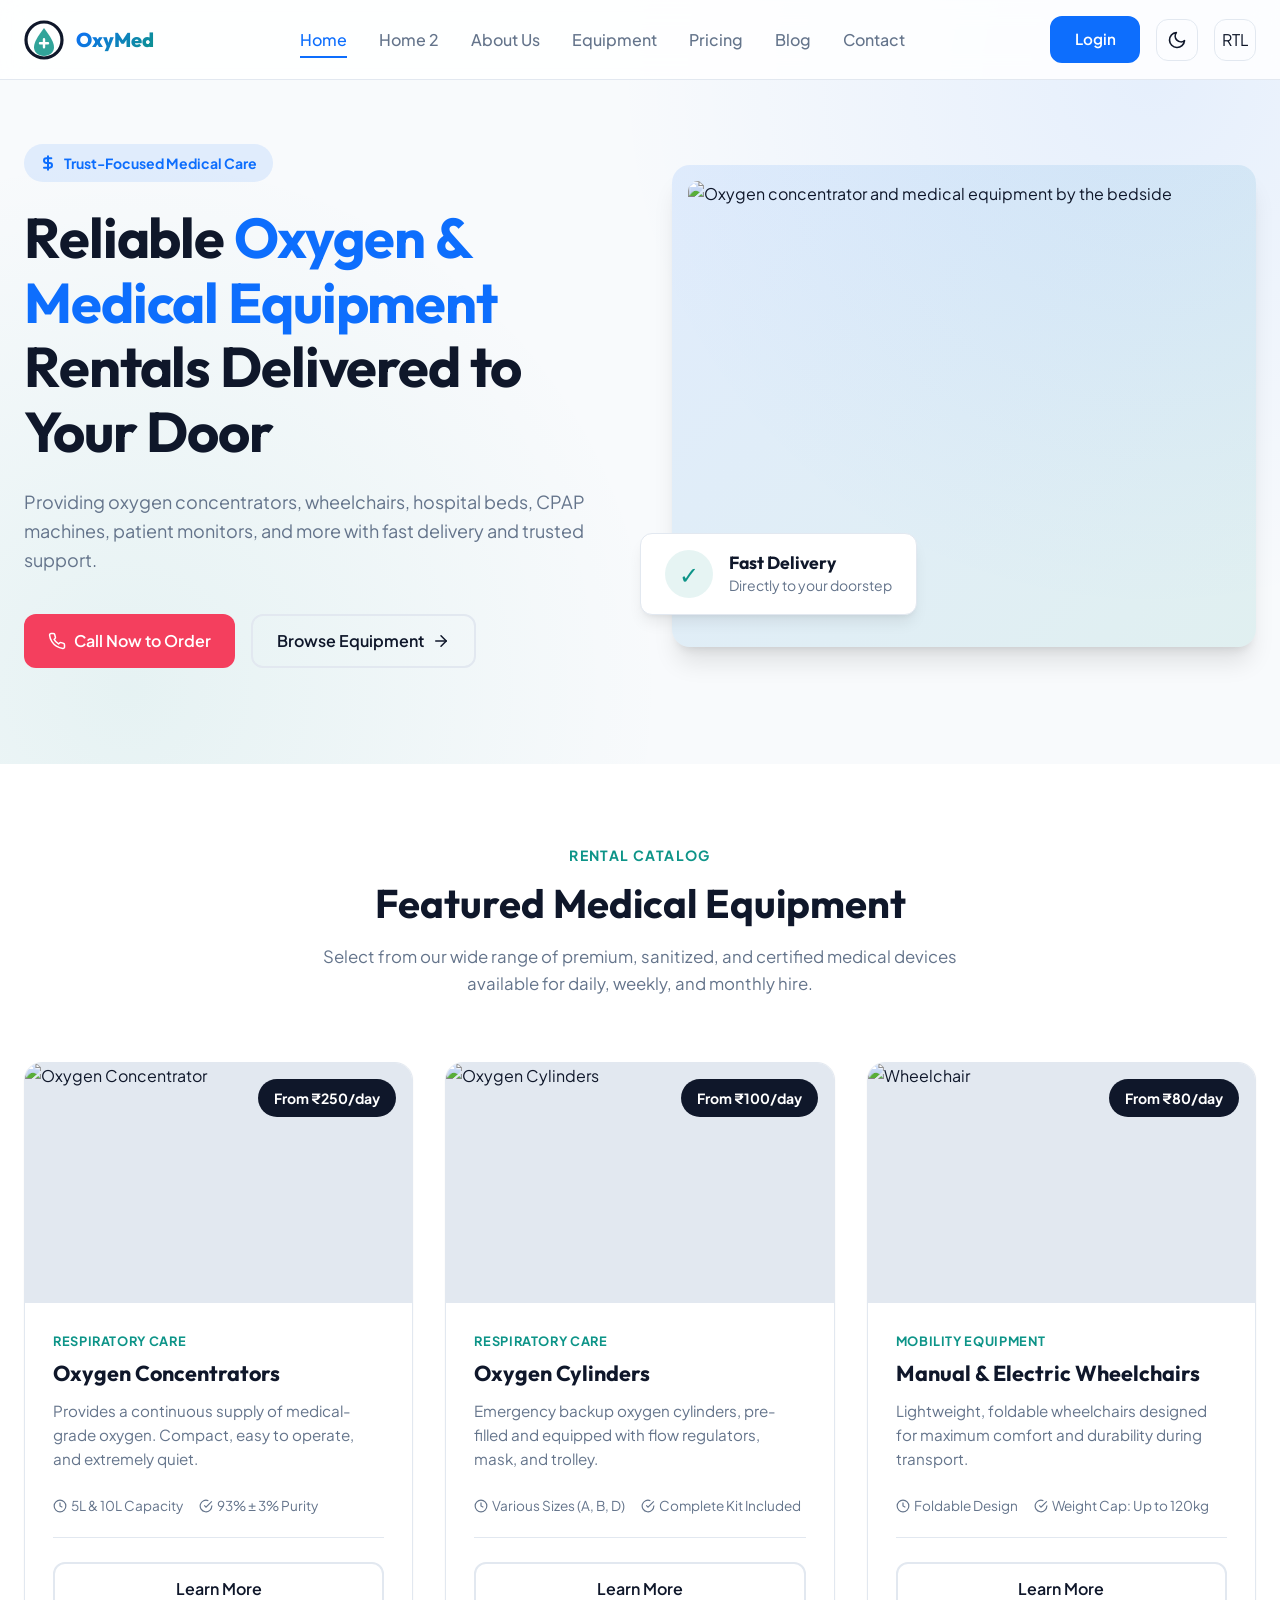
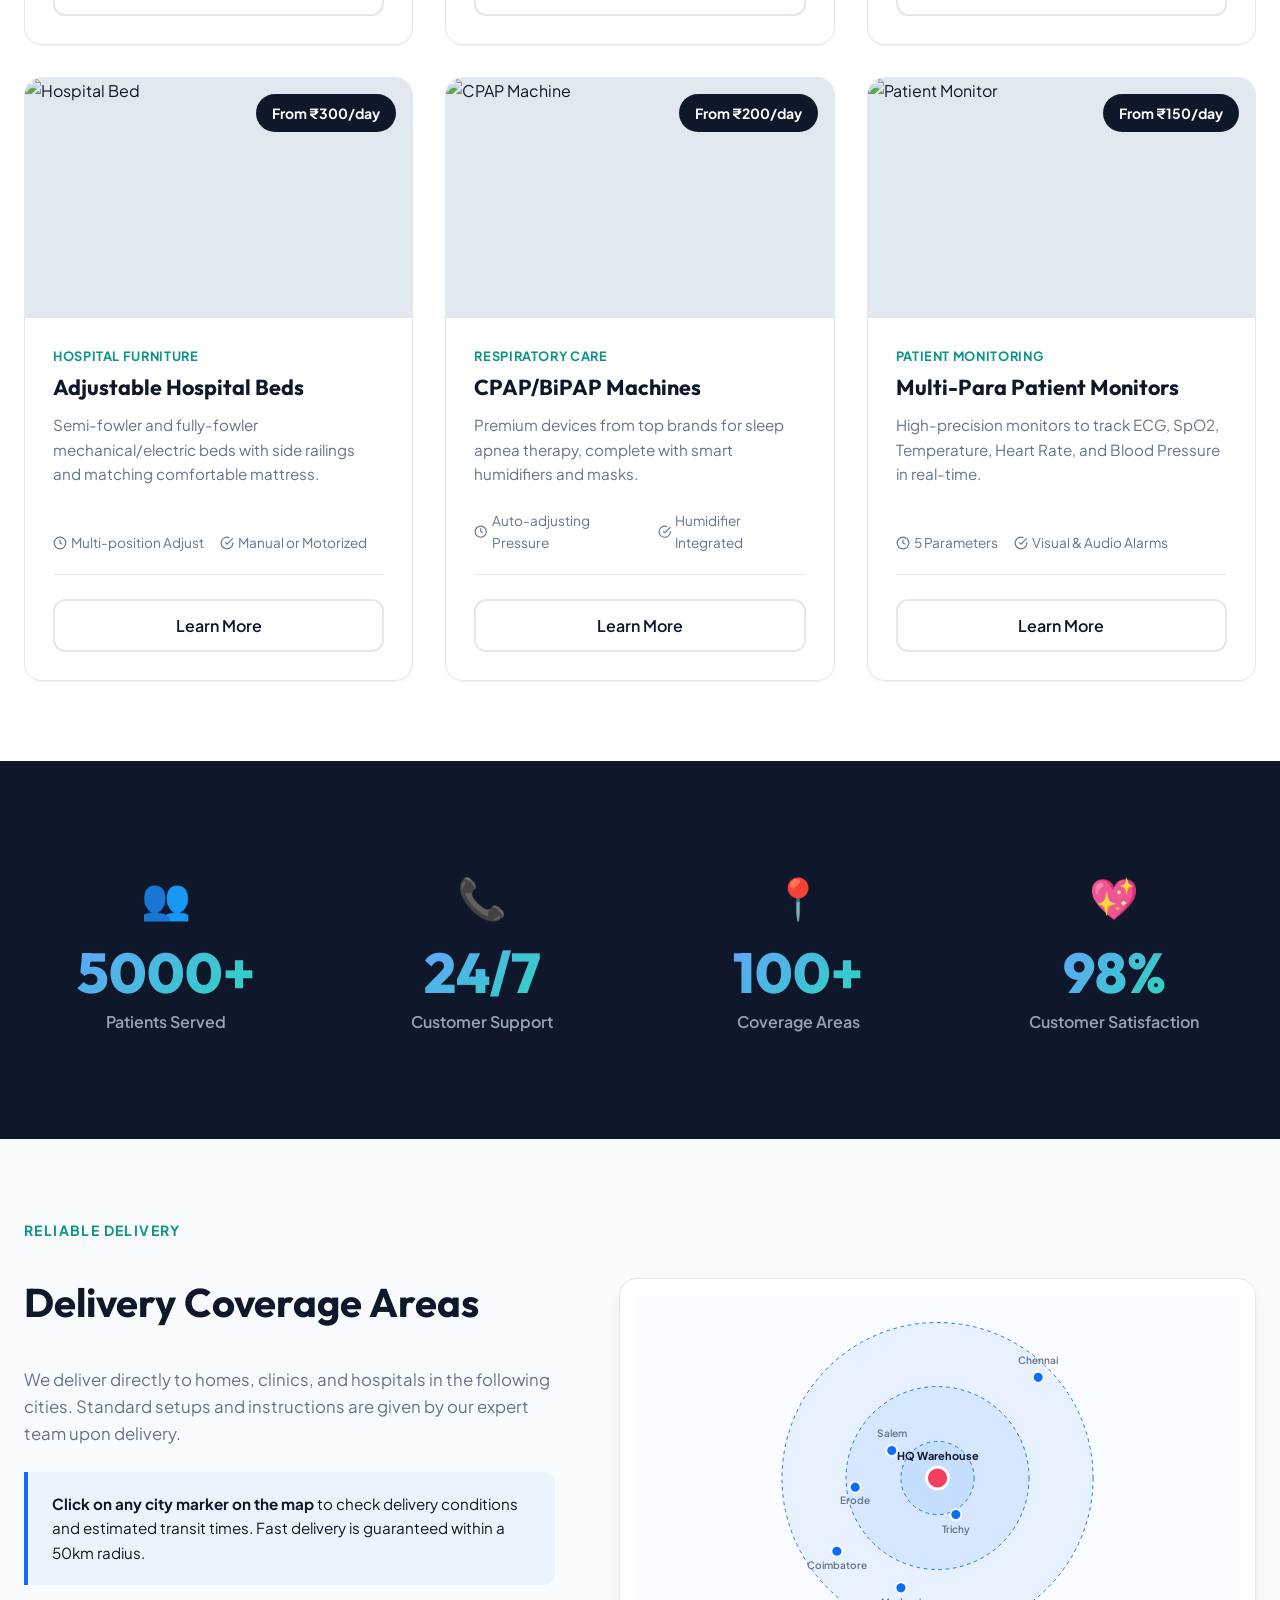
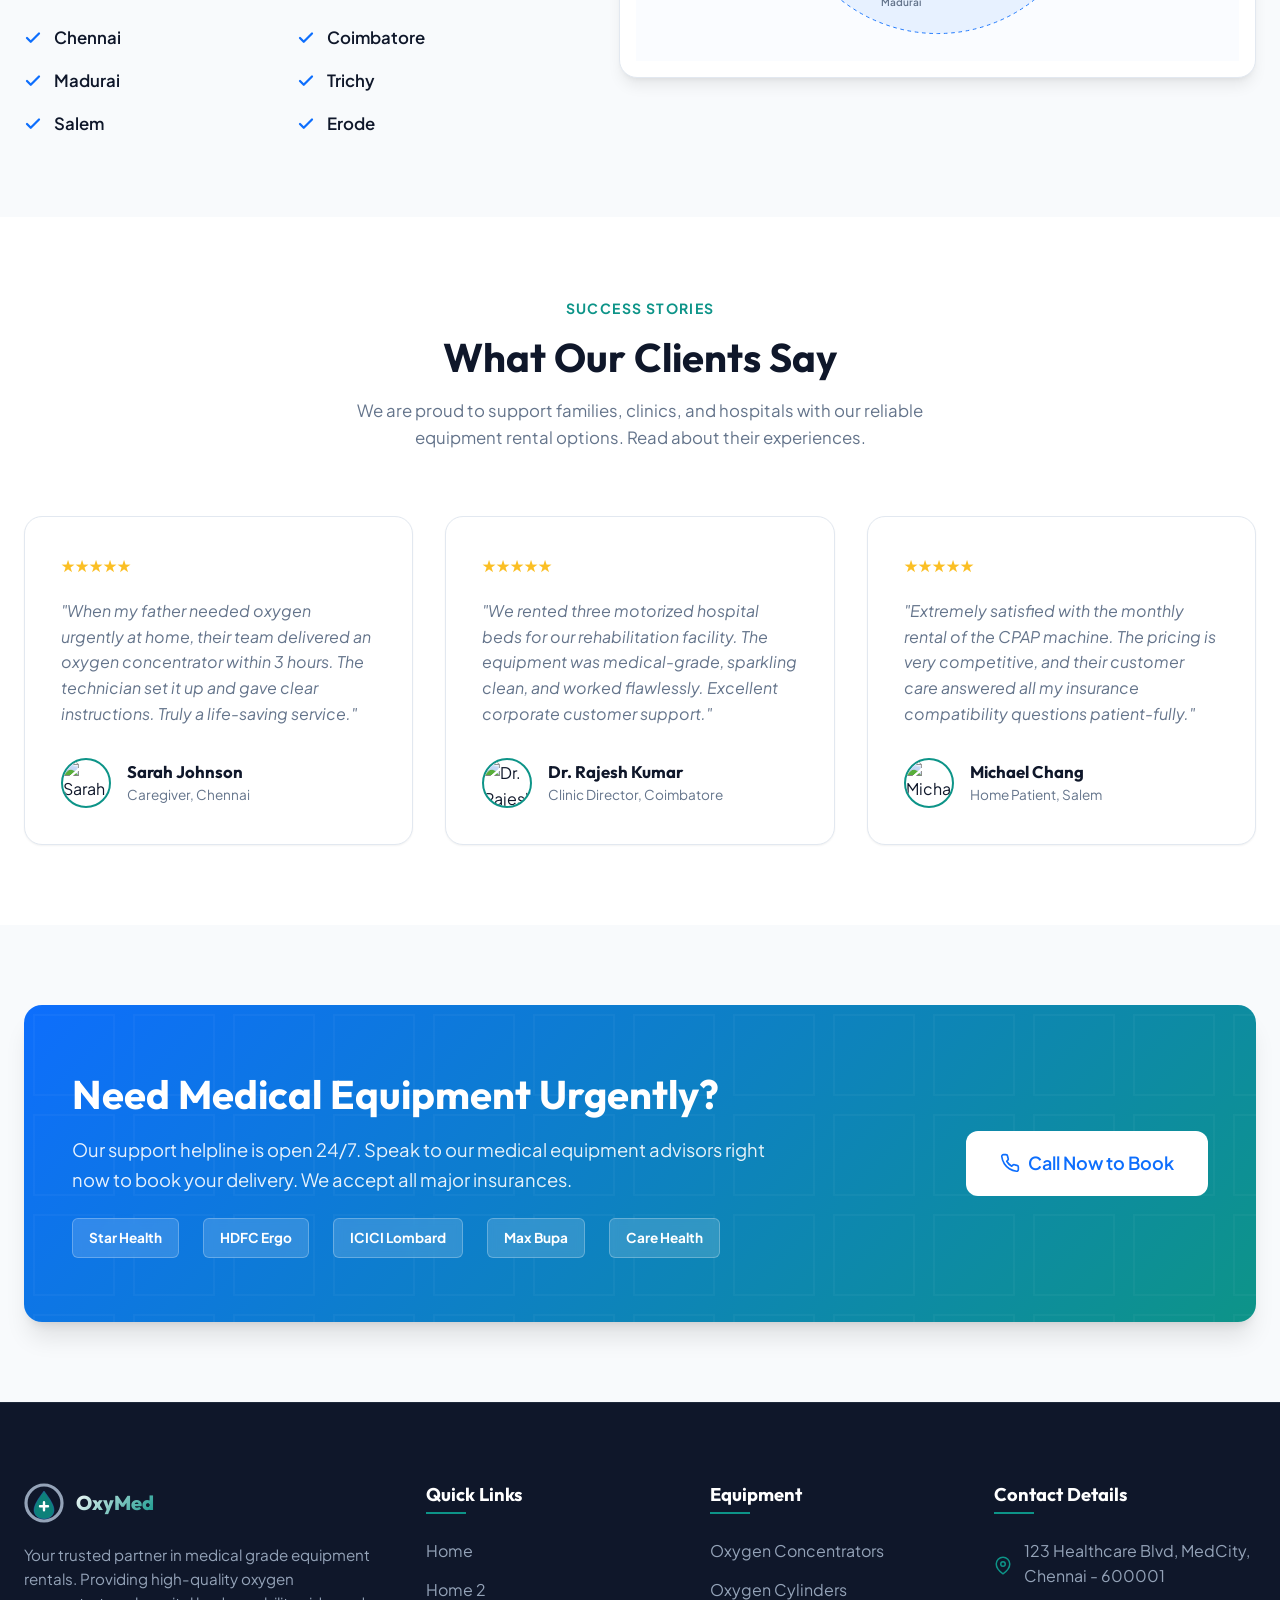
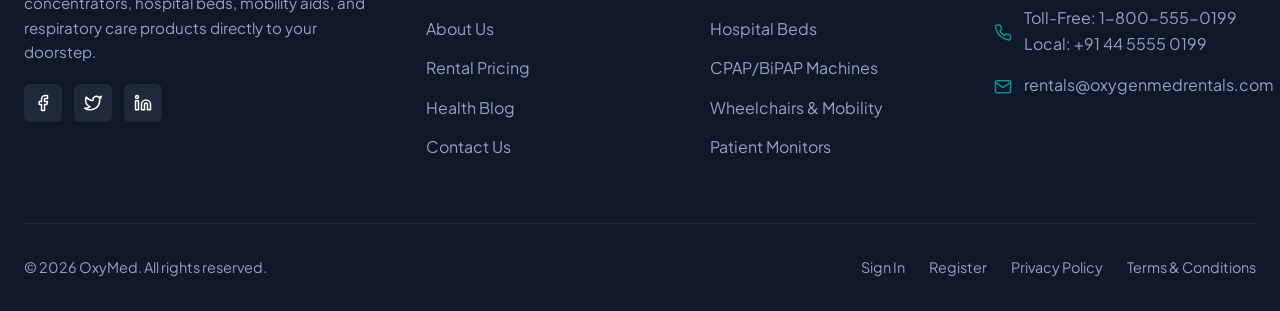
==== index.html @ 738bae35 "Initialize repository and update pages with responsive layouts and image sections" ====
﻿<!DOCTYPE html>
<html lang="en" dir="ltr">
<head>
  <meta charset="UTF-8">
  <meta name="viewport" content="width=device-width, initial-scale=1.0">
  <title>OxyMed | Home</title>
  <meta name="description" content="Professional medical equipment rental service offering oxygen concentrators, hospital beds, wheelchairs, CPAP machines, and patient monitors with fast delivery.">
  
  <!-- Favicon -->
  <link rel="icon" type="image/svg+xml" href="assets/images/favicon.svg">
  
  <!-- CSS Stylesheets -->
  <link rel="stylesheet" href="assets/css/style.css">
  <link rel="stylesheet" href="assets/css/dark-mode.css">
  <link rel="stylesheet" href="assets/css/rtl.css">
</head>
<body>

  <!-- HEADER -->
  <header class="header">
    <div class="container nav-container">
      <a href="index.html" class="logo-link" id="navLogo">
        <svg viewBox="0 0 100 100" fill="none" xmlns="http://www.w3.org/2000/svg">
          <circle cx="50" cy="50" r="45" stroke="currentColor" stroke-width="8" fill="none"/>
          <path d="M50 20 C65 40 75 55 75 68 C75 80 64 90 50 90 C36 90 25 80 25 68 C25 55 35 40 50 20 Z" fill="var(--secondary)" opacity="0.85"/>
          <path d="M50 48 L50 68 M40 58 L60 58" stroke="#ffffff" stroke-width="6" stroke-linecap="round"/>
        </svg>
        <span class="brand-name">OxyMed</span>
      </a>

      <nav>
        <ul class="nav-menu" id="navMenu">
          <li><a href="index.html" class="nav-link">Home</a></li>
          <li><a href="home2.html" class="nav-link">Home 2</a></li>
          <li><a href="about.html" class="nav-link">About Us</a></li>
          <li><a href="services.html" class="nav-link">Equipment</a></li>
          <li><a href="pricing.html" class="nav-link">Pricing</a></li>
          <li><a href="blog.html" class="nav-link">Blog</a></li>
          <li><a href="contact.html" class="nav-link">Contact</a></li>
        <li class="mobile-nav-login"><a href="login.html" class="nav-link">Login</a></li>
        </ul>
      </nav>

      <div class="nav-actions">
        <a href="login.html" class="btn btn-login">Login</a>
        <button class="btn-icon" id="theme-toggle" aria-label="Toggle Theme">
          <!-- Dynamically loaded by JS -->
        </button>
        <button class="btn-icon" id="rtl-toggle" aria-label="Toggle RTL">RTL</button>
        <button class="hamburger" aria-label="Toggle Navigation Menu">
          <span></span>
          <span></span>
          <span></span>
        </button>
      </div>
    </div>
  </header>

  <!-- HERO SECTION -->
  <section class="hero">
    <div class="container hero-grid">
      <div class="hero-content">
        <div class="hero-tag">
          <svg xmlns="http://www.w3.org/2000/svg" width="16" height="16" viewBox="0 0 24 24" fill="none" stroke="currentColor" stroke-width="3" stroke-linecap="round" stroke-linejoin="round">
            <path d="M12 2v20M17 5H9.5a3.5 3.5 0 0 0 0 7h5a3.5 3.5 0 0 1 0 7H6"/>
          </svg>
          Trust-Focused Medical Care
        </div>
        <h1 class="hero-title">Reliable <span>Oxygen &amp; Medical Equipment</span> Rentals Delivered to Your Door</h1>
        <p class="hero-desc">
          Providing oxygen concentrators, wheelchairs, hospital beds, CPAP machines, patient monitors, and more with fast delivery and trusted support.
        </p>
        <div class="hero-buttons">
          <a href="tel:+18005550199" class="btn btn-primary btn-call">
            <svg xmlns="http://www.w3.org/2000/svg" width="18" height="18" viewBox="0 0 24 24" fill="none" stroke="currentColor" stroke-width="2" stroke-linecap="round" stroke-linejoin="round">
              <path d="M22 16.92v3a2 2 0 0 1-2.18 2 19.79 19.79 0 0 1-8.63-3.07 19.5 19.5 0 0 1-6-6 19.79 19.79 0 0 1-3.07-8.67A2 2 0 0 1 4.11 2h3a2 2 0 0 1 2 1.72 12.84 12.84 0 0 0 .7 2.81 2 2 0 0 1-.45 2.11L8.09 9.91a16 16 0 0 0 6 6l1.27-1.27a2 2 0 0 1 2.11-.45 12.84 12.84 0 0 0 2.81.7A2 2 0 0 1 22 16.92z"/>
            </svg>
            Call Now to Order
          </a>
          <a href="services.html" class="btn btn-outline">
            Browse Equipment
            <svg class="arrow-right" xmlns="http://www.w3.org/2000/svg" width="18" height="18" viewBox="0 0 24 24" fill="none" stroke="currentColor" stroke-width="2" stroke-linecap="round" stroke-linejoin="round">
              <line x1="5" y1="12" x2="19" y2="12"></line>
              <polyline points="12 5 19 12 12 19"></polyline>
            </svg>
          </a>
        </div>
      </div>
      <div class="hero-image-container">
        <div class="hero-image-wrapper">
          <img src="https://images.unsplash.com/photo-1584515979956-d9f6e5d09982?auto=format&fit=crop&w=800&q=80" alt="Oxygen concentrator and medical equipment by the bedside">
        </div>
        <div class="hero-badge">
          <div class="hero-badge-icon">✓</div>
          <div class="hero-badge-text">
            <h4>Fast Delivery</h4>
            <p>Directly to your doorstep</p>
          </div>
        </div>
      </div>
    </div>
  </section>

  <!-- FEATURED EQUIPMENT -->
  <section class="section-padding" style="background-color: var(--bg-card);">
    <div class="container">
      <div class="section-header">
        <span class="section-subtitle">Rental Catalog</span>
        <h2 class="section-title">Featured Medical Equipment</h2>
        <p class="section-desc">Select from our wide range of premium, sanitized, and certified medical devices available for daily, weekly, and monthly hire.</p>
      </div>

      <div class="equipment-grid">
        <!-- 1. Oxygen Concentrators -->
        <div class="equipment-card">
          <div class="equipment-img-container">
            <img src="https://images.unsplash.com/photo-1631815589968-fdb09a223b1e?auto=format&fit=crop&w=600&q=80" alt="Oxygen Concentrator">
            <div class="equipment-price-tag">From ₹250/day</div>
          </div>
          <div class="equipment-info">
            <span class="equipment-category">Respiratory Care</span>
            <h3 class="equipment-name">Oxygen Concentrators</h3>
            <p class="equipment-desc">Provides a continuous supply of medical-grade oxygen. Compact, easy to operate, and extremely quiet.</p>
            <div class="equipment-specs">
              <div class="equipment-spec-item">
                <svg xmlns="http://www.w3.org/2000/svg" width="14" height="14" viewBox="0 0 24 24" fill="none" stroke="currentColor" stroke-width="2"><circle cx="12" cy="12" r="10"></circle><polyline points="12 6 12 12 16 14"></polyline></svg>
                5L &amp; 10L Capacity
              </div>
              <div class="equipment-spec-item">
                <svg xmlns="http://www.w3.org/2000/svg" width="14" height="14" viewBox="0 0 24 24" fill="none" stroke="currentColor" stroke-width="2"><path d="M22 11.08V12a10 10 0 1 1-5.93-9.14"></path><polyline points="22 4 12 14.01 9 11.01"></polyline></svg>
                93% ± 3% Purity
              </div>
            </div>
            <div class="equipment-btn-wrapper">
              <a href="services.html" class="btn btn-outline">Learn More</a>
            </div>
          </div>
        </div>

        <!-- 2. Oxygen Cylinders -->
        <div class="equipment-card">
          <div class="equipment-img-container">
            <img src="https://encrypted-tbn0.gstatic.com/images?q=tbn:ANd9GcQegTeXGL4PgOLrkzC0HqIfDurv58SUMDqZxxdKVkiyLXX8SVsUflCjCBhv&s=10" alt="Oxygen Cylinders">
            <div class="equipment-price-tag">From ₹100/day</div>
          </div>
          <div class="equipment-info">
            <span class="equipment-category">Respiratory Care</span>
            <h3 class="equipment-name">Oxygen Cylinders</h3>
            <p class="equipment-desc">Emergency backup oxygen cylinders, pre-filled and equipped with flow regulators, mask, and trolley.</p>
            <div class="equipment-specs">
              <div class="equipment-spec-item">
                <svg xmlns="http://www.w3.org/2000/svg" width="14" height="14" viewBox="0 0 24 24" fill="none" stroke="currentColor" stroke-width="2"><circle cx="12" cy="12" r="10"></circle><polyline points="12 6 12 12 16 14"></polyline></svg>
                Various Sizes (A, B, D)
              </div>
              <div class="equipment-spec-item">
                <svg xmlns="http://www.w3.org/2000/svg" width="14" height="14" viewBox="0 0 24 24" fill="none" stroke="currentColor" stroke-width="2"><path d="M22 11.08V12a10 10 0 1 1-5.93-9.14"></path><polyline points="22 4 12 14.01 9 11.01"></polyline></svg>
                Complete Kit Included
              </div>
            </div>
            <div class="equipment-btn-wrapper">
              <a href="services.html" class="btn btn-outline">Learn More</a>
            </div>
          </div>
        </div>

        <!-- 3. Wheelchairs -->
        <div class="equipment-card">
          <div class="equipment-img-container">
            <img src="https://encrypted-tbn0.gstatic.com/images?q=tbn:ANd9GcTj-1SMcM8toEsvtggku4qsoR_GJe3LY9CwbaMqKsXKE0WU6a7ruCpouMe4&s=10" alt="Wheelchair">
            <div class="equipment-price-tag">From ₹80/day</div>
          </div>
          <div class="equipment-info">
            <span class="equipment-category">Mobility Equipment</span>
            <h3 class="equipment-name">Manual &amp; Electric Wheelchairs</h3>
            <p class="equipment-desc">Lightweight, foldable wheelchairs designed for maximum comfort and durability during transport.</p>
            <div class="equipment-specs">
              <div class="equipment-spec-item">
                <svg xmlns="http://www.w3.org/2000/svg" width="14" height="14" viewBox="0 0 24 24" fill="none" stroke="currentColor" stroke-width="2"><circle cx="12" cy="12" r="10"></circle><polyline points="12 6 12 12 16 14"></polyline></svg>
                Foldable Design
              </div>
              <div class="equipment-spec-item">
                <svg xmlns="http://www.w3.org/2000/svg" width="14" height="14" viewBox="0 0 24 24" fill="none" stroke="currentColor" stroke-width="2"><path d="M22 11.08V12a10 10 0 1 1-5.93-9.14"></path><polyline points="22 4 12 14.01 9 11.01"></polyline></svg>
                Weight Cap: Up to 120kg
              </div>
            </div>
            <div class="equipment-btn-wrapper">
              <a href="services.html" class="btn btn-outline">Learn More</a>
            </div>
          </div>
        </div>

        <!-- 4. Hospital Beds -->
        <div class="equipment-card">
          <div class="equipment-img-container">
            <img src="https://m.media-amazon.com/images/I/51cFdC1GpiL._AC_UF1000,1000_QL80_.jpg" alt="Hospital Bed">
            <div class="equipment-price-tag">From ₹300/day</div>
          </div>
          <div class="equipment-info">
            <span class="equipment-category">Hospital Furniture</span>
            <h3 class="equipment-name">Adjustable Hospital Beds</h3>
            <p class="equipment-desc">Semi-fowler and fully-fowler mechanical/electric beds with side railings and matching comfortable mattress.</p>
            <div class="equipment-specs">
              <div class="equipment-spec-item">
                <svg xmlns="http://www.w3.org/2000/svg" width="14" height="14" viewBox="0 0 24 24" fill="none" stroke="currentColor" stroke-width="2"><circle cx="12" cy="12" r="10"></circle><polyline points="12 6 12 12 16 14"></polyline></svg>
                Multi-position Adjust
              </div>
              <div class="equipment-spec-item">
                <svg xmlns="http://www.w3.org/2000/svg" width="14" height="14" viewBox="0 0 24 24" fill="none" stroke="currentColor" stroke-width="2"><path d="M22 11.08V12a10 10 0 1 1-5.93-9.14"></path><polyline points="22 4 12 14.01 9 11.01"></polyline></svg>
                Manual or Motorized
              </div>
            </div>
            <div class="equipment-btn-wrapper">
              <a href="services.html" class="btn btn-outline">Learn More</a>
            </div>
          </div>
        </div>

        <!-- 5. CPAP/BiPAP Machines -->
        <div class="equipment-card">
          <div class="equipment-img-container">
            <img src="https://images.unsplash.com/photo-1551076805-e1869033e561?auto=format&fit=crop&w=600&q=80" alt="CPAP Machine">
            <div class="equipment-price-tag">From ₹200/day</div>
          </div>
          <div class="equipment-info">
            <span class="equipment-category">Respiratory Care</span>
            <h3 class="equipment-name">CPAP/BiPAP Machines</h3>
            <p class="equipment-desc">Premium devices from top brands for sleep apnea therapy, complete with smart humidifiers and masks.</p>
            <div class="equipment-specs">
              <div class="equipment-spec-item">
                <svg xmlns="http://www.w3.org/2000/svg" width="14" height="14" viewBox="0 0 24 24" fill="none" stroke="currentColor" stroke-width="2"><circle cx="12" cy="12" r="10"></circle><polyline points="12 6 12 12 16 14"></polyline></svg>
                Auto-adjusting Pressure
              </div>
              <div class="equipment-spec-item">
                <svg xmlns="http://www.w3.org/2000/svg" width="14" height="14" viewBox="0 0 24 24" fill="none" stroke="currentColor" stroke-width="2"><path d="M22 11.08V12a10 10 0 1 1-5.93-9.14"></path><polyline points="22 4 12 14.01 9 11.01"></polyline></svg>
                Humidifier Integrated
              </div>
            </div>
            <div class="equipment-btn-wrapper">
              <a href="services.html" class="btn btn-outline">Learn More</a>
            </div>
          </div>
        </div>

        <!-- 6. Patient Monitors -->
        <div class="equipment-card">
          <div class="equipment-img-container">
            <img src="https://encrypted-tbn0.gstatic.com/images?q=tbn:ANd9GcQriRD4Oqt14LQ2UtpN1vF1J2Geje5G8NkgKLto-Eza1DP2KUwGz83QJi0H&s=10" alt="Patient Monitor">
            <div class="equipment-price-tag">From ₹150/day</div>
          </div>
          <div class="equipment-info">
            <span class="equipment-category">Patient Monitoring</span>
            <h3 class="equipment-name">Multi-Para Patient Monitors</h3>
            <p class="equipment-desc">High-precision monitors to track ECG, SpO2, Temperature, Heart Rate, and Blood Pressure in real-time.</p>
            <div class="equipment-specs">
              <div class="equipment-spec-item">
                <svg xmlns="http://www.w3.org/2000/svg" width="14" height="14" viewBox="0 0 24 24" fill="none" stroke="currentColor" stroke-width="2"><circle cx="12" cy="12" r="10"></circle><polyline points="12 6 12 12 16 14"></polyline></svg>
                5 Parameters
              </div>
              <div class="equipment-spec-item">
                <svg xmlns="http://www.w3.org/2000/svg" width="14" height="14" viewBox="0 0 24 24" fill="none" stroke="currentColor" stroke-width="2"><path d="M22 11.08V12a10 10 0 1 1-5.93-9.14"></path><polyline points="22 4 12 14.01 9 11.01"></polyline></svg>
                Visual &amp; Audio Alarms
              </div>
            </div>
            <div class="equipment-btn-wrapper">
              <a href="services.html" class="btn btn-outline">Learn More</a>
            </div>
          </div>
        </div>
      </div>
    </div>
  </section>

  <!-- SERVICE BENEFITS / STATS -->
  <section class="stats-section section-padding">
    <div class="container stats-grid">
      <div class="stat-item">
        <div class="stat-icon">👥</div>
        <div class="stat-number">5000+</div>
        <div class="stat-label">Patients Served</div>
      </div>
      <div class="stat-item">
        <div class="stat-icon">📞</div>
        <div class="stat-number">24/7</div>
        <div class="stat-label">Customer Support</div>
      </div>
      <div class="stat-item">
        <div class="stat-icon">📍</div>
        <div class="stat-number">100+</div>
        <div class="stat-label">Coverage Areas</div>
      </div>
      <div class="stat-item">
        <div class="stat-icon">💖</div>
        <div class="stat-number">98%</div>
        <div class="stat-label">Customer Satisfaction</div>
      </div>
    </div>
  </section>

  <!-- DELIVERY COVERAGE AREAS -->
  <section class="section-padding">
    <div class="container coverage-grid">
      <div class="coverage-content">
        <span class="section-subtitle">Reliable Delivery</span>
        <h2 class="section-title">Delivery Coverage Areas</h2>
        <p class="section-desc">
          We deliver directly to homes, clinics, and hospitals in the following cities. Standard setups and instructions are given by our expert team upon delivery.
        </p>
        <div class="coverage-info-box">
          <p id="coverage-details-text">
            <strong>Click on any city marker on the map</strong> to check delivery conditions and estimated transit times. Fast delivery is guaranteed within a 50km radius.
          </p>
        </div>
        <ul class="coverage-list">
          <li class="coverage-item">
            <svg xmlns="http://www.w3.org/2000/svg" width="18" height="18" viewBox="0 0 24 24" fill="none" stroke="currentColor" stroke-width="3" stroke-linecap="round" stroke-linejoin="round"><polyline points="20 6 9 17 4 12"></polyline></svg>
            Chennai
          </li>
          <li class="coverage-item">
            <svg xmlns="http://www.w3.org/2000/svg" width="18" height="18" viewBox="0 0 24 24" fill="none" stroke="currentColor" stroke-width="3" stroke-linecap="round" stroke-linejoin="round"><polyline points="20 6 9 17 4 12"></polyline></svg>
            Coimbatore
          </li>
          <li class="coverage-item">
            <svg xmlns="http://www.w3.org/2000/svg" width="18" height="18" viewBox="0 0 24 24" fill="none" stroke="currentColor" stroke-width="3" stroke-linecap="round" stroke-linejoin="round"><polyline points="20 6 9 17 4 12"></polyline></svg>
            Madurai
          </li>
          <li class="coverage-item">
            <svg xmlns="http://www.w3.org/2000/svg" width="18" height="18" viewBox="0 0 24 24" fill="none" stroke="currentColor" stroke-width="3" stroke-linecap="round" stroke-linejoin="round"><polyline points="20 6 9 17 4 12"></polyline></svg>
            Trichy
          </li>
          <li class="coverage-item">
            <svg xmlns="http://www.w3.org/2000/svg" width="18" height="18" viewBox="0 0 24 24" fill="none" stroke="currentColor" stroke-width="3" stroke-linecap="round" stroke-linejoin="round"><polyline points="20 6 9 17 4 12"></polyline></svg>
            Salem
          </li>
          <li class="coverage-item">
            <svg xmlns="http://www.w3.org/2000/svg" width="18" height="18" viewBox="0 0 24 24" fill="none" stroke="currentColor" stroke-width="3" stroke-linecap="round" stroke-linejoin="round"><polyline points="20 6 9 17 4 12"></polyline></svg>
            Erode
          </li>
        </ul>
      </div>
      <div class="coverage-map-wrapper">
        <svg class="coverage-map-svg" viewBox="0 0 400 400" xmlns="http://www.w3.org/2000/svg">
          <!-- Abstract representation of coverage circles -->
          <circle cx="200" cy="200" r="170" class="coverage-map-radius" />
          <circle cx="200" cy="200" r="100" class="coverage-map-radius" />
          <circle cx="200" cy="200" r="40" class="coverage-map-radius" />
          
          <!-- Central Office -->
          <circle cx="200" cy="200" r="12" fill="var(--accent)" stroke="#fff" stroke-width="3"/>
          <text x="200" y="180" font-size="12" font-weight="700" fill="var(--text-main)" text-anchor="middle">HQ Warehouse</text>
          
          <!-- Cities -->
          <!-- Chennai -->
          <circle cx="310" cy="90" r="6" class="coverage-map-point" data-city="Chennai" data-radius="50km" />
          <text x="310" y="75" font-size="11" font-weight="600" fill="var(--text-muted)" text-anchor="middle">Chennai</text>
          
          <!-- Coimbatore -->
          <circle cx="90" cy="280" r="6" class="coverage-map-point" data-city="Coimbatore" data-radius="40km" />
          <text x="90" y="300" font-size="11" font-weight="600" fill="var(--text-muted)" text-anchor="middle">Coimbatore</text>
          
          <!-- Madurai -->
          <circle cx="160" cy="320" r="6" class="coverage-map-point" data-city="Madurai" data-radius="35km" />
          <text x="160" y="340" font-size="11" font-weight="600" fill="var(--text-muted)" text-anchor="middle">Madurai</text>
          
          <!-- Trichy -->
          <circle cx="220" cy="240" r="6" class="coverage-map-point" data-city="Trichy" data-radius="45km" />
          <text x="220" y="260" font-size="11" font-weight="600" fill="var(--text-muted)" text-anchor="middle">Trichy</text>
          
          <!-- Salem -->
          <circle cx="150" cy="170" r="6" class="coverage-map-point" data-city="Salem" data-radius="30km" />
          <text x="150" y="155" font-size="11" font-weight="600" fill="var(--text-muted)" text-anchor="middle">Salem</text>
          
          <!-- Erode -->
          <circle cx="110" cy="210" r="6" class="coverage-map-point" data-city="Erode" data-radius="35km" />
          <text x="110" y="228" font-size="11" font-weight="600" fill="var(--text-muted)" text-anchor="middle">Erode</text>
        </svg>
      </div>
    </div>
  </section>

  <!-- TESTIMONIALS -->
  <section class="section-padding" style="background-color: var(--bg-card);">
    <div class="container">
      <div class="section-header">
        <span class="section-subtitle">Success Stories</span>
        <h2 class="section-title">What Our Clients Say</h2>
        <p class="section-desc">We are proud to support families, clinics, and hospitals with our reliable equipment rental options. Read about their experiences.</p>
      </div>

      <div class="testimonials-grid">
        <!-- Testimonial 1 -->
        <div class="testimonial-card">
          <div class="testimonial-stars">★★★★★</div>
          <p class="testimonial-quote">
            "When my father needed oxygen urgently at home, their team delivered an oxygen concentrator within 3 hours. The technician set it up and gave clear instructions. Truly a life-saving service."
          </p>
          <div class="testimonial-user">
            <img class="testimonial-avatar" src="https://images.unsplash.com/photo-1544005313-94ddf0286df2?auto=format&fit=crop&w=150&q=80" alt="Sarah Johnson">
            <div class="testimonial-meta">
              <h4>Sarah Johnson</h4>
              <p>Caregiver, Chennai</p>
            </div>
          </div>
        </div>

        <!-- Testimonial 2 -->
        <div class="testimonial-card">
          <div class="testimonial-stars">★★★★★</div>
          <p class="testimonial-quote">
            "We rented three motorized hospital beds for our rehabilitation facility. The equipment was medical-grade, sparkling clean, and worked flawlessly. Excellent corporate customer support."
          </p>
          <div class="testimonial-user">
            <img class="testimonial-avatar" src="https://images.unsplash.com/photo-1506794778202-cad84cf45f1d?auto=format&fit=crop&w=150&q=80" alt="Dr. Rajesh Kumar">
            <div class="testimonial-meta">
              <h4>Dr. Rajesh Kumar</h4>
              <p>Clinic Director, Coimbatore</p>
            </div>
          </div>
        </div>

        <!-- Testimonial 3 -->
        <div class="testimonial-card">
          <div class="testimonial-stars">★★★★★</div>
          <p class="testimonial-quote">
            "Extremely satisfied with the monthly rental of the CPAP machine. The pricing is very competitive, and their customer care answered all my insurance compatibility questions patient-fully."
          </p>
          <div class="testimonial-user">
            <img class="testimonial-avatar" src="https://images.unsplash.com/photo-1507003211169-0a1dd7228f2d?auto=format&fit=crop&w=150&q=80" alt="Michael Chang">
            <div class="testimonial-meta">
              <h4>Michael Chang</h4>
              <p>Home Patient, Salem</p>
            </div>
          </div>
        </div>
      </div>
    </div>
  </section>

  <!-- INSURANCE & CTA -->
  <section class="container section-padding">
    <div class="cta-section">
      <div class="cta-flex">
        <div class="cta-content">
          <h2 class="cta-title">Need Medical Equipment Urgently?</h2>
          <p class="cta-desc">
            Our support helpline is open 24/7. Speak to our medical equipment advisors right now to book your delivery. We accept all major insurances.
          </p>
          <div class="insurance-logos">
            <span class="insurance-badge">Star Health</span>
            <span class="insurance-badge">HDFC Ergo</span>
            <span class="insurance-badge">ICICI Lombard</span>
            <span class="insurance-badge">Max Bupa</span>
            <span class="insurance-badge">Care Health</span>
          </div>
        </div>
        <div class="cta-btn-wrapper">
          <a href="tel:+18005550199" class="btn btn-call">
            <svg xmlns="http://www.w3.org/2000/svg" width="20" height="20" viewBox="0 0 24 24" fill="none" stroke="currentColor" stroke-width="2" stroke-linecap="round" stroke-linejoin="round">
              <path d="M22 16.92v3a2 2 0 0 1-2.18 2 19.79 19.79 0 0 1-8.63-3.07 19.5 19.5 0 0 1-6-6 19.79 19.79 0 0 1-3.07-8.67A2 2 0 0 1 4.11 2h3a2 2 0 0 1 2 1.72 12.84 12.84 0 0 0 .7 2.81 2 2 0 0 1-.45 2.11L8.09 9.91a16 16 0 0 0 6 6l1.27-1.27a2 2 0 0 1 2.11-.45 12.84 12.84 0 0 0 2.81.7A2 2 0 0 1 22 16.92z"/>
            </svg>
            Call Now to Book
          </a>
        </div>
      </div>
    </div>
  </section>

  <!-- FOOTER -->
  <footer class="footer">
    <div class="container">
      <div class="footer-top">
        <div class="footer-brand">
          <a href="index.html" class="logo-link">
            <svg viewBox="0 0 100 100" fill="none" xmlns="http://www.w3.org/2000/svg" width="40" height="40">
              <circle cx="50" cy="50" r="45" stroke="currentColor" stroke-width="8" fill="none"/>
              <path d="M50 20 C65 40 75 55 75 68 C75 80 64 90 50 90 C36 90 25 80 25 68 C25 55 35 40 50 20 Z" fill="var(--secondary)" opacity="0.85"/>
              <path d="M50 48 L50 68 M40 58 L60 58" stroke="#ffffff" stroke-width="6" stroke-linecap="round"/>
            </svg>
            <span class="brand-name" style="background: linear-gradient(135deg, #fff, var(--secondary)); -webkit-background-clip: text; -webkit-text-fill-color: transparent;">OxyMed</span>
          </a>
          <p class="footer-brand-text">
            Your trusted partner in medical grade equipment rentals. Providing high-quality oxygen concentrators, hospital beds, mobility aids, and respiratory care products directly to your doorstep.
          </p>
          <div class="social-links">
            <a href="#" class="social-icon" aria-label="Facebook">
              <svg xmlns="http://www.w3.org/2000/svg" width="18" height="18" viewBox="0 0 24 24" fill="none" stroke="currentColor" stroke-width="2" stroke-linecap="round" stroke-linejoin="round"><path d="M18 2h-3a5 5 0 0 0-5 5v3H7v4h3v8h4v-8h3l1-4h-4V7a1 1 0 0 1 1-1h3z"></path></svg>
            </a>
            <a href="#" class="social-icon" aria-label="Twitter">
              <svg xmlns="http://www.w3.org/2000/svg" width="18" height="18" viewBox="0 0 24 24" fill="none" stroke="currentColor" stroke-width="2" stroke-linecap="round" stroke-linejoin="round"><path d="M23 3a10.9 10.9 0 0 1-3.14 1.53 4.48 4.48 0 0 0-7.86 3v1A10.66 10.66 0 0 1 3 4s-4 9 5 13a11.64 11.64 0 0 1-7 2c9 5 20 0 20-11.5a4.5 4.5 0 0 0-.08-.83A7.72 7.72 0 0 0 23 3z"></path></svg>
            </a>
            <a href="#" class="social-icon" aria-label="LinkedIn">
              <svg xmlns="http://www.w3.org/2000/svg" width="18" height="18" viewBox="0 0 24 24" fill="none" stroke="currentColor" stroke-width="2" stroke-linecap="round" stroke-linejoin="round"><path d="M16 8a6 6 0 0 1 6 6v7h-4v-7a2 2 0 0 0-2-2 2 2 0 0 0-2 2v7h-4v-7a6 6 0 0 1 6-6z"></path><rect x="2" y="9" width="4" height="12"></rect><circle cx="4" cy="4" r="2"></circle></svg>
            </a>
          </div>
        </div>

        <div>
          <h4 class="footer-heading">Quick Links</h4>
          <ul class="footer-links">
            <li><a href="index.html">Home</a></li>
            <li><a href="home2.html">Home 2</a></li>
            <li><a href="about.html">About Us</a></li>
            <li><a href="pricing.html">Rental Pricing</a></li>
            <li><a href="blog.html">Health Blog</a></li>
            <li><a href="contact.html">Contact Us</a></li>
          </ul>
        </div>

        <div>
          <h4 class="footer-heading">Equipment</h4>
          <ul class="footer-links">
            <li><a href="services.html">Oxygen Concentrators</a></li>
            <li><a href="services.html">Oxygen Cylinders</a></li>
            <li><a href="services.html">Hospital Beds</a></li>
            <li><a href="services.html">CPAP/BiPAP Machines</a></li>
            <li><a href="services.html">Wheelchairs &amp; Mobility</a></li>
            <li><a href="services.html">Patient Monitors</a></li>
          </ul>
        </div>

        <div>
          <h4 class="footer-heading">Contact Details</h4>
          <div class="footer-contact-item">
            <svg xmlns="http://www.w3.org/2000/svg" width="18" height="18" viewBox="0 0 24 24" fill="none" stroke="currentColor" stroke-width="2" stroke-linecap="round" stroke-linejoin="round"><path d="M21 10c0 7-9 13-9 13s-9-6-9-13a9 9 0 0 1 18 0z"></path><circle cx="12" cy="10" r="3"></circle></svg>
            <p>123 Healthcare Blvd, MedCity,<br>Chennai - 600001</p>
          </div>
          <div class="footer-contact-item">
            <svg xmlns="http://www.w3.org/2000/svg" width="18" height="18" viewBox="0 0 24 24" fill="none" stroke="currentColor" stroke-width="2" stroke-linecap="round" stroke-linejoin="round"><path d="M22 16.92v3a2 2 0 0 1-2.18 2 19.79 19.79 0 0 1-8.63-3.07 19.5 19.5 0 0 1-6-6 19.79 19.79 0 0 1-3.07-8.67A2 2 0 0 1 4.11 2h3a2 2 0 0 1 2 1.72 12.84 12.84 0 0 0 .7 2.81 2 2 0 0 1-.45 2.11L8.09 9.91a16 16 0 0 0 6 6l1.27-1.27a2 2 0 0 1 2.11-.45 12.84 12.84 0 0 0 2.81.7A2 2 0 0 1 22 16.92z"></path></svg>
            <p>Toll-Free: 1-800-555-0199<br>Local: +91 44 5555 0199</p>
          </div>
          <div class="footer-contact-item">
            <svg xmlns="http://www.w3.org/2000/svg" width="18" height="18" viewBox="0 0 24 24" fill="none" stroke="currentColor" stroke-width="2" stroke-linecap="round" stroke-linejoin="round"><path d="M4 4h16c1.1 0 2 .9 2 2v12c0 1.1-.9 2-2 2H4c-1.1 0-2-.9-2-2V6c0-1.1.9-2 2-2z"></path><polyline points="22,6 12,13 2,6"></polyline></svg>
            <p>rentals@oxygenmedrentals.com</p>
          </div>
        </div>
      </div>

      <div class="footer-bottom">
        <p>&copy; 2026 OxyMed. All rights reserved.</p>
        <div style="display: flex; gap: 1.5rem;">
          <a href="login.html">Sign In</a>
          <a href="register.html">Register</a>
          <a href="#">Privacy Policy</a>
          <a href="#">Terms &amp; Conditions</a>
        </div>
      </div>
    </div>
  </footer>

  <!-- Core JavaScript -->
  <script src="assets/js/main.js"></script>
</body>
</html>
---- assets/css/style.css ----
/* ==========================================================================
   OXYGEN & MEDICAL EQUIPMENT RENTAL - CORE STYLESHEET
   ========================================================================== */

@import url('https://fonts.googleapis.com/css2?family=Outfit:wght@300;400;500;600;700;800&family=Plus+Jakarta+Sans:wght@300;400;500;600;700;800&display=swap');

:root {
  /* Fonts */
  --font-heading: 'Outfit', -apple-system, BlinkMacSystemFont, "Segoe UI", Roboto, sans-serif;
  --font-body: 'Plus Jakarta Sans', -apple-system, BlinkMacSystemFont, "Segoe UI", Roboto, sans-serif;

  /* Color Palette - Light Mode (Default) */
  --primary: #0d6efd;          /* Medical Blue */
  --primary-hover: #0b5ed7;
  --primary-rgb: 13, 110, 253;
  --secondary: #0d9488;        /* Teal */
  --secondary-hover: #0f766e;
  --secondary-rgb: 13, 148, 136;
  --accent: #f43f5e;           /* Emergency Coral Red */
  
  --bg-body: #f8fafc;          /* Off-white */
  --bg-card: #ffffff;
  --bg-header: rgba(255, 255, 255, 0.85);
  --bg-footer: #0f172a;        /* Deep slate for footer */
  
  --text-main: #0f172a;        /* Dark slate */
  --text-muted: #64748b;       /* Cool gray */
  --text-inverse: #ffffff;
  
  --border: #e2e8f0;
  --border-focus: #93c5fd;
  
  /* Shadow & Blur */
  --shadow-sm: 0 1px 2px 0 rgba(0, 0, 0, 0.05);
  --shadow-md: 0 4px 6px -1px rgba(0, 0, 0, 0.08), 0 2px 4px -2px rgba(0, 0, 0, 0.08);
  --shadow-lg: 0 10px 15px -3px rgba(0, 0, 0, 0.08), 0 4px 6px -4px rgba(0, 0, 0, 0.08);
  --shadow-xl: 0 20px 25px -5px rgba(0, 0, 0, 0.1), 0 8px 10px -6px rgba(0, 0, 0, 0.1);
  --blur-header: 12px;
  
  /* Spacing & Borders */
  --radius-sm: 6px;
  --radius-md: 12px;
  --radius-lg: 18px;
  --radius-full: 9999px;
  --transition: all 0.3s cubic-bezier(0.4, 0, 0.2, 1);
  
  /* Layout limits */
  --max-width: 1280px;
  --header-height: 80px;
}

/* ==========================================================================
   Resets & Base Styles
   ========================================================================== */
*, *::before, *::after {
  box-sizing: border-box;
  margin: 0;
  padding: 0;
}

html {
  scroll-behavior: smooth;
  font-size: 16px;
}

body {
  font-family: var(--font-body);
  background-color: var(--bg-body);
  color: var(--text-main);
  line-height: 1.6;
  -webkit-font-smoothing: antialiased;
  overflow-x: hidden;
  transition: background-color 0.3s ease, color 0.3s ease;
}

body.menu-open {
  overflow: hidden;
}

h1, h2, h3, h4, h5, h6 {
  font-family: var(--font-heading);
  font-weight: 700;
  line-height: 1.25;
  color: var(--text-main);
}

a {
  color: inherit;
  text-decoration: none;
  transition: var(--transition);
}

img, svg {
  display: block;
  max-width: 100%;
  height: auto;
}

button, input, textarea, select {
  font-family: inherit;
  font-size: inherit;
  color: inherit;
  background: none;
  border: none;
}

button {
  cursor: pointer;
}

/* ==========================================================================
   Layout & Container
   ========================================================================== */
.container {
  width: 100%;
  max-width: var(--max-width);
  margin-left: auto;
  margin-right: auto;
  padding-left: 1.5rem;
  padding-right: 1.5rem;
}

.section-padding {
  padding-top: 5rem;
  padding-bottom: 5rem;
}

@media (max-width: 768px) {
  .section-padding {
    padding-top: 3.5rem;
    padding-bottom: 3.5rem;
  }
}

/* ==========================================================================
   Header & Navigation
   ========================================================================== */
.header {
  position: fixed;
  top: 0;
  left: 0;
  width: 100%;
  height: var(--header-height);
  background-color: var(--bg-header);
  backdrop-filter: blur(var(--blur-header));
  border-bottom: 1px solid var(--border);
  z-index: 1000;
  transition: var(--transition);
}

.header.scrolled {
  box-shadow: var(--shadow-md);
  height: 70px;
}

.nav-container {
  display: flex;
  align-items: center;
  justify-content: space-between;
  height: 100%;
}

.logo-link {
  display: flex;
  align-items: center;
  gap: 0.75rem;
}

.logo-link svg {
  width: 40px;
  height: 40px;
}

.brand-name {
  font-family: var(--font-heading);
  font-size: 1.25rem;
  font-weight: 800;
  background: linear-gradient(135deg, var(--primary), var(--secondary));
  -webkit-background-clip: text;
  -webkit-text-fill-color: transparent;
  white-space: nowrap;
}

.nav-menu {
  display: flex;
  align-items: center;
  gap: 2rem;
  list-style: none;
}

.nav-link {
  font-weight: 500;
  color: var(--text-muted);
  position: relative;
  padding: 0.5rem 0;
}

.nav-link::after {
  content: '';
  position: absolute;
  bottom: 0;
  left: 0;
  width: 0;
  height: 2px;
  background-color: var(--primary);
  transition: var(--transition);
}

.nav-link:hover, .nav-link.active {
  color: var(--primary);
}

.nav-link:hover::after, .nav-link.active::after {
  width: 100%;
}

.nav-actions {
  display: flex;
  align-items: center;
  gap: 1rem;
}

/* Header Buttons */
.btn {
  display: inline-flex;
  align-items: center;
  justify-content: center;
  gap: 0.5rem;
  padding: 0.75rem 1.5rem;
  font-weight: 600;
  border-radius: var(--radius-md);
  transition: var(--transition);
}

.btn-primary {
  background-color: var(--primary);
  color: var(--text-inverse);
}

.btn-primary:hover {
  background-color: var(--primary-hover);
  transform: translateY(-2px);
  box-shadow: 0 4px 12px rgba(var(--primary-rgb), 0.25);
}

.btn-secondary {
  background-color: var(--secondary);
  color: var(--text-inverse);
}

.btn-secondary:hover {
  background-color: var(--secondary-hover);
  transform: translateY(-2px);
  box-shadow: 0 4px 12px rgba(var(--secondary-rgb), 0.25);
}

.btn-outline {
  border: 2px solid var(--border);
  color: var(--text-main);
}

.btn-outline:hover {
  border-color: var(--primary);
  color: var(--primary);
  background-color: rgba(var(--primary-rgb), 0.05);
}

.btn-icon {
  width: 42px;
  height: 42px;
  border-radius: var(--radius-md);
  border: 1px solid var(--border);
  color: var(--text-main);
  display: flex;
  align-items: center;
  justify-content: center;
}

.btn-icon:hover {
  background-color: rgba(var(--primary-rgb), 0.05);
  border-color: var(--primary);
  color: var(--primary);
}

.btn-call {
  background-color: var(--accent);
  color: #fff;
  border-radius: var(--radius-md);
}

.btn-call:hover {
  background-color: #e11d48;
  transform: translateY(-2px);
  box-shadow: 0 4px 12px rgba(244, 63, 94, 0.25);
}

.btn-login {
  background-color: var(--primary);
  color: #fff;
  border-radius: var(--radius-md);
  padding: 0.6rem 1.4rem;
  font-weight: 600;
  font-size: 0.95rem;
  border: 2px solid var(--primary);
}

.btn-login:hover {
  background-color: var(--primary-hover);
  border-color: var(--primary-hover);
  transform: translateY(-2px);
  box-shadow: 0 4px 12px rgba(var(--primary-rgb), 0.25);
}

/* Hamburger menu button */
.hamburger {
  display: none;
  flex-direction: column;
  justify-content: space-between;
  width: 30px;
  height: 20px;
  background: transparent;
  border: none;
  cursor: pointer;
  z-index: 1100;
}

.hamburger span {
  width: 100%;
  height: 3px;
  background-color: var(--text-main);
  border-radius: 3px;
  transition: var(--transition);
}

/* Hamburger active animation */
.hamburger.active span:nth-child(1) {
  transform: translateY(8px) rotate(45deg);
}

.hamburger.active span:nth-child(2) {
  opacity: 0;
}

.hamburger.active span:nth-child(3) {
  transform: translateY(-9px) rotate(-45deg);
}

/* Mobile responsive menu */
@media (max-width: 1024px) {
  .hamburger {
    display: flex;
  }
  
  .nav-menu {
    position: fixed;
    top: 0;
    right: -100%;
    width: 300px;
    height: 100vh;
    background-color: var(--bg-card);
    flex-direction: column;
    justify-content: flex-start;
    padding: 8rem 2rem 2rem 2rem;
    box-shadow: var(--shadow-xl);
    transition: right 0.4s ease;
    z-index: 1050;
    overflow-y: auto;
  }
  
  .nav-menu.active {
    right: 0;
  }
  
  .nav-menu li {
    width: 100%;
  }
  
  .nav-link {
    display: block;
    font-size: 1.2rem;
    padding: 1rem 0;
    border-bottom: 1px solid var(--border);
  }
  
  .nav-actions {
    margin-right: 1.5rem;
  }
}

@media (max-width: 640px) {
  .nav-actions .btn-login {
    padding: 0.5rem 0.85rem;
    font-size: 0.85rem;
  }
  .brand-name {
    font-size: 1.1rem;
    max-width: 160px;
    overflow: hidden;
    text-overflow: ellipsis;
  }
}

/* ==========================================================================
   Hero Section
   ========================================================================== */
.hero {
  padding-top: calc(var(--header-height) + 4rem);
  padding-bottom: 6rem;
  background: radial-gradient(circle at 90% 10%, rgba(var(--primary-rgb), 0.08), transparent 40%),
              radial-gradient(circle at 10% 90%, rgba(var(--secondary-rgb), 0.08), transparent 40%);
  overflow: hidden;
  position: relative;
}

.hero-grid {
  display: grid;
  grid-template-columns: 1fr 1fr;
  gap: 4rem;
  align-items: center;
}

.hero-content {
  display: flex;
  flex-direction: column;
  gap: 1.5rem;
}

.hero-tag {
  display: inline-flex;
  align-self: flex-start;
  align-items: center;
  gap: 0.5rem;
  padding: 0.5rem 1rem;
  background-color: rgba(var(--primary-rgb), 0.1);
  color: var(--primary);
  font-weight: 700;
  font-size: 0.875rem;
  border-radius: var(--radius-full);
}

.hero-title {
  font-size: 3.5rem;
  line-height: 1.15;
  letter-spacing: -0.02em;
}

.hero-title span {
  color: var(--primary);
}

.hero-desc {
  font-size: 1.125rem;
  color: var(--text-muted);
}

.hero-buttons {
  display: flex;
  gap: 1rem;
  margin-top: 1rem;
}

.hero-image-container {
  position: relative;
}

.hero-image-wrapper {
  background: linear-gradient(135deg, rgba(var(--primary-rgb), 0.1), rgba(var(--secondary-rgb), 0.1));
  border-radius: var(--radius-lg);
  padding: 1rem;
  box-shadow: var(--shadow-xl);
}

.hero-image-wrapper img {
  border-radius: calc(var(--radius-lg) - 0.5rem);
  width: 100%;
  height: 450px;
  object-fit: cover;
}

.hero-badge {
  position: absolute;
  bottom: 2rem;
  left: -2rem;
  background-color: var(--bg-card);
  padding: 1rem 1.5rem;
  border-radius: var(--radius-md);
  box-shadow: var(--shadow-lg);
  display: flex;
  align-items: center;
  gap: 1rem;
  border: 1px solid var(--border);
}

.hero-badge-icon {
  width: 48px;
  height: 48px;
  background-color: rgba(var(--secondary-rgb), 0.1);
  color: var(--secondary);
  border-radius: 50%;
  display: flex;
  align-items: center;
  justify-content: center;
  font-size: 1.5rem;
}

.hero-badge-text h4 {
  font-size: 1.1rem;
}

.hero-badge-text p {
  font-size: 0.875rem;
  color: var(--text-muted);
}

@media (max-width: 1024px) {
  .hero-grid {
    grid-template-columns: 1fr;
    gap: 3rem;
    text-align: center;
  }
  .hero-tag {
    align-self: center;
  }
  .hero-buttons {
    justify-content: center;
  }
  .hero-image-wrapper img {
    height: 350px;
  }
  .hero-badge {
    left: 2rem;
  }
}

@media (max-width: 640px) {
  .hero-title {
    font-size: 2.25rem;
  }
  .hero-buttons {
    flex-direction: column;
  }
  .hero-badge {
    position: static;
    margin-top: 1.5rem;
  }
}

/* ==========================================================================
   Section Header Utility
   ========================================================================== */
.section-header {
  text-align: center;
  max-width: 650px;
  margin: 0 auto 4rem auto;
}

.section-subtitle {
  color: var(--secondary);
  font-weight: 700;
  text-transform: uppercase;
  font-size: 0.875rem;
  letter-spacing: 0.1em;
  margin-bottom: 0.75rem;
  display: block;
}

.section-title {
  font-size: 2.5rem;
  margin-bottom: 1rem;
}

.section-desc {
  color: var(--text-muted);
  font-size: 1.05rem;
}

/* ==========================================================================
   Featured Equipment Section & Services Page Cards
   ========================================================================== */
.equipment-grid {
  display: grid;
  grid-template-columns: repeat(auto-fill, minmax(350px, 1fr));
  gap: 2rem;
}

@media (max-width: 640px) {
  .equipment-grid {
    grid-template-columns: 1fr;
  }
}

.equipment-card {
  background-color: var(--bg-card);
  border-radius: var(--radius-lg);
  border: 1px solid var(--border);
  box-shadow: var(--shadow-sm);
  overflow: hidden;
  display: flex;
  flex-direction: column;
  height: 100%; /* Ensures equal height cards in CSS Grid */
  transition: var(--transition);
}

.equipment-card:hover {
  transform: translateY(-6px);
  box-shadow: var(--shadow-xl);
  border-color: rgba(var(--primary-rgb), 0.2);
}

.equipment-img-container {
  position: relative;
  width: 100%;
  height: 240px;
  overflow: hidden;
  background-color: var(--border);
}

.equipment-img-container img {
  width: 100%;
  height: 100%;
  object-fit: cover;
  transition: transform 0.5s ease;
}

.equipment-card:hover .equipment-img-container img {
  transform: scale(1.08);
}

.equipment-price-tag {
  position: absolute;
  top: 1rem;
  right: 1rem;
  background-color: var(--bg-footer);
  color: #fff;
  padding: 0.5rem 1rem;
  border-radius: var(--radius-full);
  font-size: 0.875rem;
  font-weight: 700;
}

.equipment-info {
  padding: 1.75rem;
  display: flex;
  flex-direction: column;
  flex-grow: 1; /* Pushes content/button down so cards match heights */
}

.equipment-category {
  font-size: 0.8rem;
  text-transform: uppercase;
  color: var(--secondary);
  font-weight: 700;
  letter-spacing: 0.05em;
  margin-bottom: 0.5rem;
}

.equipment-name {
  font-size: 1.35rem;
  margin-bottom: 0.75rem;
}

.equipment-desc {
  color: var(--text-muted);
  font-size: 0.95rem;
  margin-bottom: 1.5rem;
  flex-grow: 1; /* Ensures text wrapper stretches equally */
}

.equipment-specs {
  display: flex;
  gap: 1rem;
  margin-bottom: 1.5rem;
  padding-bottom: 1.25rem;
  border-bottom: 1px solid var(--border);
  font-size: 0.85rem;
  color: var(--text-muted);
}

.equipment-spec-item {
  display: flex;
  align-items: center;
  gap: 0.25rem;
}

.equipment-btn-wrapper {
  margin-top: auto; /* Aligns all buttons perfectly to the bottom of the card */
}

.equipment-btn-wrapper .btn {
  width: 100%;
}

/* ==========================================================================
   Service Benefits / Stats Section
   ========================================================================== */
.stats-section {
  background-color: var(--bg-footer);
  color: var(--text-inverse);
  position: relative;
  overflow: hidden;
}

.stats-grid {
  display: grid;
  grid-template-columns: repeat(4, 1fr);
  gap: 2rem;
  text-align: center;
}

@media (max-width: 1024px) {
  .stats-grid {
    grid-template-columns: repeat(2, 1fr);
  }
}

@media (max-width: 640px) {
  .stats-grid {
    grid-template-columns: 1fr;
  }
}

.stat-item {
  padding: 1.5rem;
  display: flex;
  flex-direction: column;
  align-items: center;
  gap: 0.5rem;
}

.stat-icon {
  font-size: 2.5rem;
  color: var(--secondary);
  margin-bottom: 0.5rem;
}

.stat-number {
  font-family: var(--font-heading);
  font-size: 3.5rem;
  font-weight: 800;
  line-height: 1;
  color: var(--primary);
  background: linear-gradient(135deg, #60a5fa, #2dd4bf);
  -webkit-background-clip: text;
  -webkit-text-fill-color: transparent;
}

.stat-label {
  font-size: 1rem;
  color: #94a3b8;
  font-weight: 600;
}

/* ==========================================================================
   Delivery Coverage Areas
   ========================================================================== */
.coverage-grid {
  display: grid;
  grid-template-columns: 1fr 1.2fr;
  gap: 4rem;
  align-items: center;
}

.coverage-content {
  display: flex;
  flex-direction: column;
  gap: 1.5rem;
}

.coverage-list {
  display: grid;
  grid-template-columns: repeat(2, 1fr);
  gap: 1rem;
  list-style: none;
  margin-top: 1rem;
}

.coverage-item {
  display: flex;
  align-items: center;
  gap: 0.75rem;
  font-weight: 600;
  font-size: 1.05rem;
}

.coverage-item svg {
  color: var(--primary);
  flex-shrink: 0;
}

.coverage-info-box {
  background-color: rgba(var(--primary-rgb), 0.05);
  border-left: 4px solid var(--primary);
  padding: 1.25rem 1.5rem;
  border-radius: 0 var(--radius-md) var(--radius-md) 0;
  font-size: 0.95rem;
}

.coverage-map-wrapper {
  background-color: var(--bg-card);
  border: 1px solid var(--border);
  border-radius: var(--radius-lg);
  padding: 1rem;
  box-shadow: var(--shadow-lg);
  overflow: hidden;
  height: 400px;
  position: relative;
}

/* Visual Map Illustration */
.coverage-map-svg {
  width: 100%;
  height: 100%;
  background-color: rgba(var(--primary-rgb), 0.02);
}

.coverage-map-point {
  fill: var(--primary);
  stroke: #fff;
  stroke-width: 2px;
  cursor: pointer;
  transition: var(--transition);
}

.coverage-map-point:hover {
  fill: var(--accent);
  r: 10;
}

.coverage-map-radius {
  fill: rgba(var(--primary-rgb), 0.08);
  stroke: var(--primary);
  stroke-dasharray: 4 4;
}

@media (max-width: 1024px) {
  .coverage-grid {
    grid-template-columns: 1fr;
    gap: 3rem;
  }
}

/* ==========================================================================
   Testimonials
   ========================================================================== */
.testimonials-grid {
  display: grid;
  grid-template-columns: repeat(3, 1fr);
  gap: 2rem;
}

@media (max-width: 1024px) {
  .testimonials-grid {
    grid-template-columns: 1fr;
  }
}

.testimonial-card {
  background-color: var(--bg-card);
  border: 1px solid var(--border);
  border-radius: var(--radius-lg);
  padding: 2.25rem;
  box-shadow: var(--shadow-sm);
  display: flex;
  flex-direction: column;
  justify-content: space-between;
  height: 100%;
  transition: var(--transition);
}

.testimonial-card:hover {
  transform: translateY(-4px);
  box-shadow: var(--shadow-lg);
  border-color: rgba(var(--secondary-rgb), 0.2);
}

.testimonial-stars {
  color: #fbbf24;
  margin-bottom: 1.25rem;
  display: flex;
  gap: 0.25rem;
}

.testimonial-quote {
  font-size: 1rem;
  color: var(--text-muted);
  font-style: italic;
  margin-bottom: 2rem;
  flex-grow: 1;
}

.testimonial-user {
  display: flex;
  align-items: center;
  gap: 1rem;
  margin-top: auto;
}

.testimonial-avatar {
  width: 50px;
  height: 50px;
  border-radius: 50%;
  object-fit: cover;
  border: 2px solid var(--secondary);
}

.testimonial-meta h4 {
  font-size: 1.05rem;
  margin-bottom: 0.15rem;
}

.testimonial-meta p {
  font-size: 0.85rem;
  color: var(--text-muted);
}

/* ==========================================================================
   Insurance & Urgent CTA Section
   ========================================================================== */
.cta-section {
  background: linear-gradient(135deg, var(--primary), var(--secondary));
  color: var(--text-inverse);
  border-radius: var(--radius-lg);
  padding: 4rem 3rem;
  position: relative;
  overflow: hidden;
  box-shadow: var(--shadow-xl);
}

.cta-section::before {
  content: '';
  position: absolute;
  top: 0;
  left: 0;
  width: 100%;
  height: 100%;
  background: url("data:image/svg+xml,%3Csvg xmlns='http://www.w3.org/2000/svg' width='100' height='100' viewBox='0 0 100 100'%3E%3Cpath d='M10 10 H90 V90 H10 Z' fill='none' stroke='rgba(255,255,255,0.03)' stroke-width='2'/%3E%3C/svg%3E") repeat;
  pointer-events: none;
}

.cta-flex {
  display: flex;
  justify-content: space-between;
  align-items: center;
  gap: 3rem;
  position: relative;
  z-index: 2;
}

.cta-content {
  max-width: 700px;
}

.cta-title {
  font-size: 2.5rem;
  color: #fff;
  margin-bottom: 1rem;
}

.cta-desc {
  font-size: 1.15rem;
  color: rgba(255, 255, 255, 0.9);
  margin-bottom: 1.5rem;
}

.insurance-logos {
  display: flex;
  flex-wrap: wrap;
  gap: 1.5rem;
  align-items: center;
}

.insurance-badge {
  background-color: rgba(255, 255, 255, 0.15);
  backdrop-filter: blur(4px);
  padding: 0.5rem 1rem;
  border-radius: var(--radius-sm);
  font-size: 0.85rem;
  font-weight: 700;
  border: 1px solid rgba(255, 255, 255, 0.25);
}

.cta-btn-wrapper {
  flex-shrink: 0;
}

.cta-btn-wrapper .btn-call {
  background-color: #fff;
  color: var(--primary);
  font-size: 1.125rem;
  padding: 1rem 2rem;
  border: 2px solid transparent;
}

.cta-btn-wrapper .btn-call:hover {
  background-color: rgba(255, 255, 255, 0.9);
  color: var(--secondary-hover);
  transform: translateY(-3px);
  box-shadow: 0 10px 20px rgba(0, 0, 0, 0.15);
}

@media (max-width: 1024px) {
  .cta-flex {
    flex-direction: column;
    text-align: center;
  }
  .insurance-logos {
    justify-content: center;
  }
  .cta-btn-wrapper {
    width: 100%;
  }
  .cta-btn-wrapper .btn-call {
    width: 100%;
  }
}

/* ==========================================================================
   Footer
   ========================================================================== */
.footer {
  background-color: var(--bg-footer);
  color: #94a3b8;
  padding-top: 5rem;
  padding-bottom: 2rem;
  border-top: 1px solid #1e293b;
}

.footer-top {
  display: grid;
  grid-template-columns: 1.5fr repeat(3, 1fr);
  gap: 3rem;
  margin-bottom: 4rem;
}

@media (max-width: 1024px) {
  .footer-top {
    grid-template-columns: 1fr 1fr;
  }
}

@media (max-width: 640px) {
  .footer-top {
    grid-template-columns: 1fr;
    gap: 2.5rem;
  }
}

.footer-brand {
  display: flex;
  flex-direction: column;
  gap: 1.25rem;
}

.footer-brand .logo-link svg {
  stroke: #3b82f6;
}

.footer-brand-text {
  font-size: 0.95rem;
  line-height: 1.6;
}

.social-links {
  display: flex;
  gap: 0.75rem;
}

.social-icon {
  width: 38px;
  height: 38px;
  background-color: #1e293b;
  color: #fff;
  border-radius: var(--radius-sm);
  display: flex;
  align-items: center;
  justify-content: center;
  transition: var(--transition);
}

.social-icon:hover {
  background-color: var(--primary);
  color: #fff;
  transform: translateY(-2px);
}

.footer-heading {
  color: #fff;
  font-size: 1.15rem;
  margin-bottom: 1.5rem;
  position: relative;
  padding-bottom: 0.5rem;
}

.footer-heading::after {
  content: '';
  position: absolute;
  bottom: 0;
  left: 0;
  width: 40px;
  height: 2px;
  background-color: var(--secondary);
}

.footer-links {
  list-style: none;
  display: flex;
  flex-direction: column;
  gap: 0.85rem;
}

.footer-links a {
  color: #94a3b8;
}

.footer-links a:hover {
  color: #fff;
  padding-left: 5px;
}

.footer-contact-item {
  display: flex;
  gap: 0.75rem;
  margin-bottom: 1rem;
}

.footer-contact-item svg {
  color: var(--secondary);
  flex-shrink: 0;
  margin-top: 0.25rem;
}

.footer-bottom {
  padding-top: 2rem;
  border-top: 1px solid #1e293b;
  display: flex;
  justify-content: space-between;
  align-items: center;
  flex-wrap: wrap;
  gap: 1rem;
  font-size: 0.9rem;
}

/* ==========================================================================
   About Page & Team Cards
   ========================================================================== */
.about-hero {
  background: linear-gradient(rgba(15, 23, 42, 0.8), rgba(15, 23, 42, 0.85)), 
              url("https://images.unsplash.com/photo-1519494026892-80bbd2d6fd0d?auto=format&fit=crop&w=1200&q=80") center/cover no-repeat;
  color: #fff;
  padding: 8rem 0 5rem 0;
  text-align: center;
}

.about-hero h1 {
  color: #fff;
  font-size: 3rem;
  margin-bottom: 1rem;
}

.about-hero p {
  color: #cbd5e1;
  max-width: 600px;
  margin: 0 auto;
}

.about-grid {
  display: grid;
  grid-template-columns: 1fr 1fr;
  gap: 4rem;
  align-items: center;
}

@media (max-width: 900px) {
  .about-grid {
    grid-template-columns: 1fr;
    gap: 2.5rem;
  }
}

.about-stats {
  display: flex;
  gap: 2rem;
  margin-top: 0.5rem;
}

.about-stat-item {
  flex: 1;
}

.about-stat-item:not(:first-child) {
  border-inline-start: 1px solid var(--border);
  padding-inline-start: 2rem;
}

@media (max-width: 640px) {
  .about-stats {
    flex-direction: column;
    gap: 1.5rem;
  }
  .about-stat-item:not(:first-child) {
    border-inline-start: none;
    padding-inline-start: 0;
    border-block-start: 1px solid var(--border);
    padding-block-start: 1.5rem;
  }
}

.about-features {
  display: grid;
  grid-template-columns: 1fr 1fr;
  gap: 2rem;
  margin-top: 4rem;
}

@media (max-width: 640px) {
  .about-features {
    grid-template-columns: 1fr;
  }
}

.about-feature-card {
  background-color: var(--bg-card);
  border: 1px solid var(--border);
  padding: 2rem;
  border-radius: var(--radius-md);
  box-shadow: var(--shadow-sm);
  text-align: center;
  transition: var(--transition);
}

.about-feature-card:hover {
  transform: translateY(-4px);
  box-shadow: var(--shadow-md);
}

.about-feature-icon {
  width: 60px;
  height: 60px;
  background-color: rgba(var(--primary-rgb), 0.08);
  color: var(--primary);
  border-radius: 50%;
  display: flex;
  align-items: center;
  justify-content: center;
  margin: 0 auto 1.25rem auto;
  font-size: 1.5rem;
}

.team-grid {
  display: grid;
  grid-template-columns: repeat(4, 1fr);
  gap: 2rem;
}

@media (max-width: 1024px) {
  .team-grid {
    grid-template-columns: repeat(2, 1fr);
  }
}

@media (max-width: 640px) {
  .team-grid {
    grid-template-columns: 1fr;
  }
}

.team-card {
  background-color: var(--bg-card);
  border: 1px solid var(--border);
  border-radius: var(--radius-lg);
  overflow: hidden;
  box-shadow: var(--shadow-sm);
  text-align: center;
  transition: var(--transition);
}

.team-card:hover {
  transform: translateY(-4px);
  box-shadow: var(--shadow-md);
}

.team-img-wrapper {
  height: 260px;
  overflow: hidden;
  background-color: var(--border);
}

.team-img-wrapper img {
  width: 100%;
  height: 100%;
  object-fit: cover;
}

.team-info {
  padding: 1.5rem;
}

.team-name {
  font-size: 1.2rem;
  margin-bottom: 0.25rem;
}

.team-role {
  color: var(--secondary);
  font-weight: 600;
  font-size: 0.9rem;
  margin-bottom: 0.75rem;
}

/* ==========================================================================
   Pricing Page
   ========================================================================== */
.pricing-grid {
  display: grid;
  grid-template-columns: repeat(3, 1fr);
  gap: 2rem;
  align-items: stretch;
}

@media (max-width: 1024px) {
  .pricing-grid {
    grid-template-columns: 1fr;
    max-width: 500px;
    margin: 0 auto;
  }
}

.pricing-card {
  background-color: var(--bg-card);
  border: 1px solid var(--border);
  border-radius: var(--radius-lg);
  padding: 3rem 2.25rem;
  box-shadow: var(--shadow-sm);
  display: flex;
  flex-direction: column;
  position: relative;
  transition: var(--transition);
}

.pricing-card.featured {
  border-color: var(--primary);
  box-shadow: var(--shadow-lg);
}

.pricing-card.featured::before {
  content: 'Most Popular';
  position: absolute;
  top: 1.25rem;
  right: 1.25rem;
  background-color: var(--primary);
  color: #fff;
  font-size: 0.75rem;
  font-weight: 700;
  padding: 0.35rem 0.85rem;
  border-radius: var(--radius-full);
}

.pricing-title {
  font-size: 1.5rem;
  margin-bottom: 0.5rem;
}

.pricing-desc {
  color: var(--text-muted);
  font-size: 0.9rem;
  margin-bottom: 2rem;
}

.pricing-price {
  margin-bottom: 2rem;
}

.pricing-amount {
  font-size: 3rem;
  font-weight: 800;
  color: var(--text-main);
  line-height: 1;
}

.pricing-period {
  color: var(--text-muted);
  font-weight: 500;
}

.pricing-features {
  list-style: none;
  display: flex;
  flex-direction: column;
  gap: 1rem;
  margin-bottom: 2.5rem;
  flex-grow: 1;
}

.pricing-feature-item {
  display: flex;
  align-items: center;
  gap: 0.75rem;
  font-size: 0.95rem;
}

.pricing-feature-item svg {
  color: var(--secondary);
  flex-shrink: 0;
}

.pricing-card .btn {
  width: 100%;
}

/* ==========================================================================
   Blog Page
   ========================================================================== */
.blog-grid {
  display: grid;
  grid-template-columns: repeat(auto-fill, minmax(350px, 1fr));
  gap: 2rem;
}

@media (max-width: 640px) {
  .blog-grid {
    grid-template-columns: 1fr;
  }
}

.blog-card {
  background-color: var(--bg-card);
  border: 1px solid var(--border);
  border-radius: var(--radius-lg);
  overflow: hidden;
  box-shadow: var(--shadow-sm);
  display: flex;
  flex-direction: column;
  height: 100%;
  transition: var(--transition);
}

.blog-card:hover {
  transform: translateY(-4px);
  box-shadow: var(--shadow-lg);
}

.blog-img-wrapper {
  height: 220px;
  overflow: hidden;
  background-color: var(--border);
}

.blog-img-wrapper img {
  width: 100%;
  height: 100%;
  object-fit: cover;
  transition: var(--transition);
}

.blog-card:hover .blog-img-wrapper img {
  transform: scale(1.05);
}

.blog-info {
  padding: 2rem;
  display: flex;
  flex-direction: column;
  flex-grow: 1;
}

.blog-date {
  font-size: 0.85rem;
  color: var(--secondary);
  font-weight: 700;
  margin-bottom: 0.5rem;
}

.blog-title {
  font-size: 1.35rem;
  margin-bottom: 1rem;
}

.blog-excerpt {
  color: var(--text-muted);
  font-size: 0.95rem;
  margin-bottom: 1.5rem;
  flex-grow: 1;
}

/* ==========================================================================
   Contact Page & Form Components
   ========================================================================== */
.contact-grid {
  display: grid;
  grid-template-columns: 1fr 1.5fr;
  gap: 4rem;
}

@media (max-width: 1024px) {
  .contact-grid {
    grid-template-columns: 1fr;
    gap: 3rem;
  }
}

.contact-info-panel {
  display: flex;
  flex-direction: column;
  gap: 2rem;
}

.contact-details-box {
  background-color: var(--bg-card);
  border: 1px solid var(--border);
  border-radius: var(--radius-lg);
  padding: 2.5rem;
  box-shadow: var(--shadow-sm);
}

.contact-item {
  display: flex;
  gap: 1.25rem;
  margin-bottom: 2rem;
}

.contact-item:last-child {
  margin-bottom: 0;
}

.contact-icon {
  width: 50px;
  height: 50px;
  background-color: rgba(var(--primary-rgb), 0.08);
  color: var(--primary);
  border-radius: var(--radius-md);
  display: flex;
  align-items: center;
  justify-content: center;
  font-size: 1.25rem;
  flex-shrink: 0;
}

.contact-text h4 {
  font-size: 1.1rem;
  margin-bottom: 0.25rem;
}

.contact-text p {
  color: var(--text-muted);
  font-size: 0.95rem;
  white-space: pre-line;
}

/* Contact / General Form Styles */
.form-card {
  background-color: var(--bg-card);
  border: 1px solid var(--border);
  border-radius: var(--radius-lg);
  padding: 3rem;
  box-shadow: var(--shadow-sm);
}

@media (max-width: 640px) {
  .form-card {
    padding: 2rem 1.5rem;
  }
}

.form-grid {
  display: grid;
  grid-template-columns: repeat(2, 1fr);
  gap: 1.5rem;
  margin-bottom: 1.5rem;
}

@media (max-width: 640px) {
  .form-grid {
    grid-template-columns: 1fr;
  }
}

.form-group {
  display: flex;
  flex-direction: column;
  gap: 0.5rem;
}

.form-group.full-width {
  grid-column: span 2;
}

@media (max-width: 640px) {
  .form-group.full-width {
    grid-column: span 1;
  }
}

.form-label {
  font-size: 0.9rem;
  font-weight: 600;
  color: var(--text-main);
}

.form-input, .form-textarea, .form-select {
  width: 100%;
  padding: 0.85rem 1.25rem;
  border: 1px solid var(--border);
  border-radius: var(--radius-md);
  background-color: var(--bg-body);
  color: var(--text-main);
  transition: var(--transition);
}

.form-input:focus, .form-textarea:focus, .form-select:focus {
  border-color: var(--primary);
  outline: none;
  box-shadow: 0 0 0 4px rgba(var(--primary-rgb), 0.15);
  background-color: var(--bg-card);
}

.form-textarea {
  resize: vertical;
  min-height: 150px;
}

.form-checkbox-group {
  display: flex;
  align-items: center;
  gap: 0.75rem;
}

.form-checkbox {
  width: 18px;
  height: 18px;
  border: 1px solid var(--border);
  border-radius: 4px;
  accent-color: var(--primary);
  cursor: pointer;
}

.form-feedback {
  font-size: 0.85rem;
  font-weight: 500;
  margin-top: 0.25rem;
  display: none;
}

.form-feedback.error {
  color: var(--accent);
  display: block;
}

.form-feedback.success {
  color: var(--secondary);
  display: block;
}

/* ==========================================================================
   Login & Register Pages (Authentication UI)
   ========================================================================== */
.auth-wrapper {
  min-height: 100vh;
  display: flex;
  align-items: center;
  justify-content: center;
  padding: 4rem 1.5rem;
  background: radial-gradient(circle at 10% 20%, rgba(var(--primary-rgb), 0.05), transparent 30%),
              radial-gradient(circle at 90% 80%, rgba(var(--secondary-rgb), 0.05), transparent 30%);
}

.auth-card {
  width: 100%;
  max-width: 480px;
  background-color: var(--bg-card);
  border: 1px solid var(--border);
  border-radius: var(--radius-lg);
  box-shadow: var(--shadow-xl);
  padding: 3rem;
  display: flex;
  flex-direction: column;
  gap: 2rem;
}

@media (max-width: 640px) {
  .auth-card {
    padding: 2.5rem 1.5rem;
  }
}

.auth-header {
  text-align: center;
  display: flex;
  flex-direction: column;
  align-items: center;
  gap: 1rem;
}

.auth-header .logo-link {
  flex-direction: column;
  gap: 0.5rem;
}

.auth-title {
  font-size: 1.75rem;
  font-weight: 700;
  margin-top: 0.5rem;
}

.auth-subtitle {
  color: var(--text-muted);
  font-size: 0.9rem;
}

.auth-password-wrapper {
  position: relative;
}

.password-toggle-btn {
  position: absolute;
  top: 50%;
  transform: translateY(-50%);
  right: 1.25rem;
  color: var(--text-muted);
  cursor: pointer;
  display: flex;
  align-items: center;
  justify-content: center;
}

.password-toggle-btn:hover {
  color: var(--primary);
}

.auth-options {
  display: flex;
  justify-content: space-between;
  align-items: center;
  font-size: 0.85rem;
}

.auth-link {
  color: var(--primary);
  font-weight: 600;
}

.auth-link:hover {
  text-decoration: underline;
}

.social-login-group {
  display: flex;
  flex-direction: column;
  gap: 0.75rem;
  margin-top: 1rem;
}

.social-login-divider {
  display: flex;
  align-items: center;
  text-align: center;
  font-size: 0.8rem;
  color: var(--text-muted);
  gap: 1rem;
}

.social-login-divider::before, .social-login-divider::after {
  content: '';
  flex: 1;
  border-bottom: 1px solid var(--border);
}

.btn-social {
  width: 100%;
  border: 1px solid var(--border);
  background-color: var(--bg-body);
  display: flex;
  align-items: center;
  justify-content: center;
  gap: 0.75rem;
  padding: 0.85rem;
  border-radius: var(--radius-md);
  font-weight: 600;
  transition: var(--transition);
}

.btn-social:hover {
  background-color: rgba(var(--primary-rgb), 0.05);
  border-color: var(--primary);
}

/* ==========================================================================
   404 Page Styles
   ========================================================================== */
.error-wrapper {
  min-height: 80vh;
  display: flex;
  align-items: center;
  justify-content: center;
  text-align: center;
  padding: 4rem 1.5rem;
}

.error-content {
  max-width: 500px;
  display: flex;
  flex-direction: column;
  align-items: center;
  gap: 1.5rem;
}

.error-code {
  font-family: var(--font-heading);
  font-size: 8rem;
  font-weight: 800;
  line-height: 1;
  background: linear-gradient(135deg, var(--primary), var(--secondary));
  -webkit-background-clip: text;
  -webkit-text-fill-color: transparent;
}

.error-title {
  font-size: 2rem;
}

.error-desc {
  color: var(--text-muted);
  font-size: 1.05rem;
}

.error-buttons {
  display: flex;
  gap: 1rem;
  margin-top: 1rem;
}

@media (max-width: 640px) {
  .error-buttons {
    flex-direction: column;
    width: 100%;
  }
  .error-buttons .btn {
    width: 100%;
  }
}
/* ==========================================================================
   HOME 2 SPECIFIC STYLES
   ========================================================================== */

/* H2 Hero */
.h2-hero {
  position: relative;
  min-height: 90vh;
  display: flex;
  align-items: center;
  background-image: url('https://images.unsplash.com/photo-1516549655169-df83a0774514?auto=format&fit=crop&w=1920&q=80');
  background-size: cover;
  background-position: center;
  background-attachment: fixed;
  padding-top: var(--header-height);
}

.h2-hero-overlay {
  position: absolute;
  top: 0; left: 0; right: 0; bottom: 0;
  background: linear-gradient(to right, rgba(15, 23, 42, 0.95) 0%, rgba(15, 23, 42, 0.7) 100%);
  z-index: 1;
}

.h2-hero-content {
  position: relative;
  z-index: 2;
  color: #fff;
  max-width: 800px;
}

.h2-hero-title {
  font-size: 4rem;
  line-height: 1.1;
  margin: 1.5rem 0;
  color: #fff;
}

.h2-hero-desc {
  font-size: 1.25rem;
  color: #e2e8f0;
  margin-bottom: 2.5rem;
  max-width: 600px;
}

.h2-hero-actions {
  display: flex;
  gap: 1rem;
  margin-bottom: 3.5rem;
}

.h2-hero-badges {
  display: flex;
  gap: 1rem;
  flex-wrap: wrap;
}

.h2-badge {
  background: rgba(255, 255, 255, 0.1);
  border: 1px solid rgba(255, 255, 255, 0.2);
  padding: 0.5rem 1rem;
  border-radius: var(--radius-full);
  font-size: 0.9rem;
  font-weight: 500;
  backdrop-filter: blur(4px);
}

/* How It Works Grid */
.hiw-grid {
  display: flex;
  align-items: flex-start;
  justify-content: space-between;
  position: relative;
  gap: 2rem;
  margin-top: 3rem;
}

.hiw-card {
  flex: 1;
  text-align: center;
  position: relative;
  z-index: 2;
  background: var(--bg-card);
  padding: 2rem;
  border-radius: var(--radius-lg);
  box-shadow: var(--shadow-sm);
  border: 1px solid var(--border);
  transition: var(--transition);
}

.hiw-card:hover {
  transform: translateY(-5px);
  box-shadow: var(--shadow-md);
  border-color: var(--primary);
}

.hiw-number {
  position: absolute;
  top: -15px;
  left: -15px;
  width: 40px;
  height: 40px;
  background: var(--primary);
  color: #fff;
  border-radius: 50%;
  display: flex;
  align-items: center;
  justify-content: center;
  font-weight: 700;
  font-family: var(--font-heading);
}

.hiw-icon {
  font-size: 3rem;
  margin-bottom: 1.5rem;
}

.hiw-card h3 {
  font-size: 1.25rem;
  margin-bottom: 1rem;
}

.hiw-card p {
  color: var(--text-muted);
  font-size: 0.95rem;
}

.hiw-connector {
  flex-grow: 0.5;
  height: 2px;
  background: var(--border);
  margin-top: 4rem;
  position: relative;
  z-index: 1;
}

.hiw-connector::after {
  content: '';
  position: absolute;
  right: -5px;
  top: -4px;
  border-left: 10px solid var(--border);
  border-top: 5px solid transparent;
  border-bottom: 5px solid transparent;
}

/* Why OxyMed Grid */
.why-grid {
  display: grid;
  grid-template-columns: repeat(3, 1fr);
  gap: 2rem;
}

.why-card {
  padding: 2rem;
  border-radius: var(--radius-md);
  transition: var(--transition);
}

.why-card:hover {
  background: var(--bg-body);
}

.why-icon {
  width: 60px;
  height: 60px;
  border-radius: var(--radius-md);
  display: flex;
  align-items: center;
  justify-content: center;
  font-size: 1.75rem;
  margin-bottom: 1.5rem;
}

.why-card h4 {
  font-size: 1.2rem;
  margin-bottom: 0.75rem;
}

.why-card p {
  color: var(--text-muted);
  font-size: 0.95rem;
}

/* Insurance Partners */
.insurance-partners-grid {
  display: grid;
  grid-template-columns: repeat(4, 1fr);
  gap: 1.5rem;
  margin-top: 2rem;
}

.ins-card {
  background: var(--bg-card);
  border: 1px solid var(--border);
  border-radius: var(--radius-md);
  padding: 1.5rem;
  display: flex;
  align-items: center;
  gap: 0.75rem;
  font-weight: 600;
  box-shadow: var(--shadow-sm);
  transition: var(--transition);
}

.ins-card:hover {
  transform: translateY(-3px);
  border-color: var(--secondary);
  color: var(--secondary);
}

/* FAQ Accordion */
.faq-list {
  max-width: 800px;
  margin: 0 auto;
  display: flex;
  flex-direction: column;
  gap: 1rem;
}

.faq-item {
  border: 1px solid var(--border);
  border-radius: var(--radius-md);
  overflow: hidden;
  background: var(--bg-card);
}

.faq-question {
  width: 100%;
  text-align: left;
  padding: 1.5rem;
  font-size: 1.1rem;
  font-weight: 600;
  color: var(--text-main);
  display: flex;
  justify-content: space-between;
  align-items: center;
  cursor: pointer;
  background: transparent;
  transition: var(--transition);
}

.faq-question:hover {
  color: var(--primary);
}

.faq-arrow {
  transition: transform 0.3s ease;
  color: var(--primary);
}

.faq-question[aria-expanded="true"] .faq-arrow {
  transform: rotate(180deg);
}

.faq-answer {
  max-height: 0;
  overflow: hidden;
  transition: max-height 0.3s ease, padding 0.3s ease;
  background: var(--bg-body);
}

.faq-question[aria-expanded="true"] + .faq-answer {
  max-height: 500px;
  padding: 0 1.5rem 1.5rem 1.5rem;
}

.faq-answer p {
  color: var(--text-muted);
  font-size: 1rem;
  padding-top: 0.5rem;
}

/* Emergency Banner */
.h2-emergency-banner {
  background: var(--accent);
  padding: 3rem 0;
}

.h2-emergency-content {
  display: flex;
  align-items: center;
  justify-content: space-between;
  gap: 2rem;
  color: #fff;
}

.h2-emergency-icon {
  font-size: 3.5rem;
}

.h2-emergency-title {
  color: #fff;
  font-size: 2rem;
  margin-bottom: 0.5rem;
}

.h2-emergency-desc {
  font-size: 1.1rem;
  color: rgba(255, 255, 255, 0.9);
}

@media (max-width: 1024px) {
  .h2-hero-title { font-size: 3rem; }
  .why-grid { grid-template-columns: repeat(2, 1fr); }
  .insurance-partners-grid { grid-template-columns: repeat(3, 1fr); }
  .h2-emergency-content { flex-direction: column; text-align: center; }
  .hiw-connector { display: none; }
  .hiw-grid { flex-direction: column; }
}

@media (max-width: 640px) {
  .h2-hero-title { font-size: 2.25rem; }
  .h2-hero-actions { flex-direction: column; width: 100%; }
  .why-grid { grid-template-columns: 1fr; }
  .insurance-partners-grid { grid-template-columns: 1fr 1fr; }
}
/* ==========================================================================
   EQUIPMENT (SERVICES) PAGE SPECIFIC STYLES
   ========================================================================== */

/* Safety Grid */
.safety-grid {
  display: grid;
  grid-template-columns: repeat(4, 1fr);
  gap: 2rem;
  margin-top: 2rem;
}

.safety-step {
  text-align: center;
  padding: 1.5rem;
}

.safety-icon {
  font-size: 3rem;
  margin-bottom: 1rem;
  height: 80px;
  width: 80px;
  background: var(--bg-body);
  border-radius: 50%;
  display: flex;
  align-items: center;
  justify-content: center;
  margin-left: auto;
  margin-right: auto;
  box-shadow: var(--shadow-sm);
  border: 1px solid var(--border);
}

.safety-step h4 {
  font-size: 1.15rem;
  margin-bottom: 0.75rem;
  color: var(--text-main);
}

.safety-step p {
  font-size: 0.95rem;
  color: var(--text-muted);
}

/* Rental Plans Flex */
.rental-plans-flex {
  display: flex;
  gap: 2rem;
  align-items: stretch;
  justify-content: center;
  margin-top: 2rem;
}

.rental-plan-box {
  background: var(--bg-card);
  border: 1px solid var(--border);
  border-radius: var(--radius-lg);
  padding: 2.5rem 2rem;
  flex: 1;
  max-width: 350px;
  box-shadow: var(--shadow-sm);
  position: relative;
  transition: var(--transition);
  display: flex;
  flex-direction: column;
}

.rental-plan-box:hover {
  transform: translateY(-5px);
  box-shadow: var(--shadow-md);
  border-color: var(--primary);
}

.rp-featured {
  border-color: var(--secondary);
  box-shadow: var(--shadow-md);
  transform: scale(1.05);
  z-index: 2;
}

.rp-featured:hover {
  transform: scale(1.05) translateY(-5px);
  border-color: var(--secondary-hover);
}

.rp-badge {
  position: absolute;
  top: -15px;
  left: 50%;
  transform: translateX(-50%);
  background: var(--secondary);
  color: #fff;
  padding: 0.4rem 1rem;
  border-radius: var(--radius-full);
  font-size: 0.85rem;
  font-weight: 700;
  white-space: nowrap;
}

.rp-duration {
  font-family: var(--font-heading);
  font-size: 1.75rem;
  font-weight: 800;
  color: var(--primary);
  margin-bottom: 0.5rem;
}

.rp-desc {
  color: var(--text-muted);
  font-size: 0.95rem;
  margin-bottom: 2rem;
  padding-bottom: 1.5rem;
  border-bottom: 1px solid var(--border);
  flex-grow: 1;
}

.rp-features {
  list-style: none;
  display: flex;
  flex-direction: column;
  gap: 1rem;
  color: var(--text-main);
  font-weight: 500;
  font-size: 0.95rem;
}

/* Responsive adjustments */
@media (max-width: 1024px) {
  .safety-grid {
    grid-template-columns: repeat(2, 1fr);
  }
  .rental-plans-flex {
    flex-direction: column;
    align-items: center;
  }
  .rental-plan-box {
    width: 100%;
    max-width: 500px;
  }
  .rp-featured {
    transform: none;
  }
  .rp-featured:hover {
    transform: translateY(-5px);
  }
}

@media (max-width: 640px) {
  .safety-grid {
    grid-template-columns: 1fr;
  }
}
/* ==========================================================================
   PRICING PAGE SPECIFIC STYLES
   ========================================================================== */

/* What's Included Grid */
.included-grid {
  display: grid;
  grid-template-columns: repeat(4, 1fr);
  gap: 2rem;
  margin-top: 3rem;
}

.included-card {
  text-align: center;
  padding: 2rem;
  background: var(--bg-body);
  border-radius: var(--radius-md);
  border: 1px solid var(--border);
  transition: var(--transition);
}

.included-card:hover {
  transform: translateY(-5px);
  box-shadow: var(--shadow-sm);
  border-color: var(--secondary);
}

.included-icon {
  font-size: 2.5rem;
  margin-bottom: 1.5rem;
  color: var(--primary);
}

.included-card h4 {
  font-size: 1.15rem;
  margin-bottom: 1rem;
  color: var(--text-main);
}

.included-card p {
  font-size: 0.95rem;
  color: var(--text-muted);
  line-height: 1.6;
}

/* Corporate Pricing Box */
.corporate-pricing-box {
  display: flex;
  background: var(--bg-card);
  border: 1px solid var(--border);
  border-radius: var(--radius-lg);
  overflow: hidden;
  box-shadow: var(--shadow-md);
}

.corporate-content {
  flex: 1;
  padding: 4rem;
  display: flex;
  flex-direction: column;
  justify-content: center;
}

.corporate-title {
  font-size: 2.25rem;
  margin-bottom: 1.5rem;
  color: var(--text-main);
}

.corporate-desc {
  font-size: 1.1rem;
  color: var(--text-muted);
  margin-bottom: 2rem;
  line-height: 1.6;
}

.corporate-features {
  list-style: none;
  display: grid;
  grid-template-columns: 1fr 1fr;
  gap: 1rem;
  color: var(--text-main);
  font-weight: 500;
  margin-bottom: 2rem;
}

.corporate-image {
  flex: 1;
  min-height: 400px;
}

.corporate-image img {
  width: 100%;
  height: 100%;
  object-fit: cover;
}

/* Responsive adjustments */
@media (max-width: 1024px) {
  .included-grid {
    grid-template-columns: repeat(2, 1fr);
  }
  .corporate-pricing-box {
    flex-direction: column;
  }
  .corporate-content {
    padding: 3rem 2rem;
  }
  .corporate-image {
    min-height: 300px;
  }
}

@media (max-width: 640px) {
  .included-grid {
    grid-template-columns: 1fr;
  }
  .corporate-title {
    font-size: 1.75rem;
  }
  .corporate-features {
    grid-template-columns: 1fr;
  }
}
/* ==========================================================================
   BLOG PAGE SPECIFIC STYLES
   ========================================================================== */

/* Trending Topics */
.blog-topics-container {
  display: flex;
  flex-wrap: wrap;
  gap: 1rem;
  justify-content: center;
  margin-top: 2rem;
}

.topic-tag {
  background: var(--bg-body);
  border: 1px solid var(--border);
  color: var(--text-main);
  padding: 0.75rem 1.5rem;
  border-radius: var(--radius-full);
  font-weight: 500;
  transition: var(--transition);
  display: inline-flex;
  align-items: center;
  gap: 0.5rem;
}

.topic-tag:hover {
  background: var(--primary);
  color: #fff;
  border-color: var(--primary);
  transform: translateY(-2px);
}

/* Medical Review Board */
.review-board-grid {
  display: flex;
  justify-content: center;
  gap: 3rem;
  margin-top: 3rem;
  flex-wrap: wrap;
}

.reviewer-card {
  text-align: center;
  max-width: 250px;
}

.reviewer-img {
  width: 150px;
  height: 150px;
  border-radius: 50%;
  object-fit: cover;
  margin: 0 auto 1.5rem auto;
  border: 4px solid var(--bg-card);
  box-shadow: var(--shadow-md);
}

.reviewer-card h4 {
  font-size: 1.2rem;
  color: var(--text-main);
  margin-bottom: 0.25rem;
}

.reviewer-card p {
  color: var(--primary);
  font-weight: 500;
  font-size: 0.95rem;
}

/* Newsletter Section */
.newsletter-section {
  background: var(--bg-card);
  padding: 5rem 0;
  border-top: 1px solid var(--border);
  border-bottom: 1px solid var(--border);
}

.newsletter-container {
  max-width: 800px;
  margin: 0 auto;
  text-align: center;
  background: linear-gradient(135deg, rgba(13, 148, 136, 0.1), rgba(13, 110, 253, 0.1));
  padding: 4rem 2rem;
  border-radius: var(--radius-lg);
  border: 1px solid var(--border);
}

.newsletter-content h2 {
  font-size: 2rem;
  margin-bottom: 1rem;
  color: var(--text-main);
}

.newsletter-content p {
  color: var(--text-muted);
  margin-bottom: 2rem;
  font-size: 1.1rem;
}

.newsletter-form {
  display: flex;
  gap: 1rem;
  max-width: 500px;
  margin: 0 auto;
}

.newsletter-input {
  flex: 1;
  padding: 1rem 1.5rem;
  border: 1px solid var(--border);
  border-radius: var(--radius-md);
  font-family: inherit;
  font-size: 1rem;
  background: var(--bg-body);
  color: var(--text-main);
  outline: none;
}

.newsletter-input:focus {
  border-color: var(--primary);
  box-shadow: 0 0 0 3px rgba(13, 110, 253, 0.1);
}

/* Responsive adjustments */
@media (max-width: 640px) {
  .newsletter-form {
    flex-direction: column;
  }
  .newsletter-content h2 {
    font-size: 1.75rem;
  }
}
/* ==========================================================================
   CONTACT PAGE SPECIFIC STYLES
   ========================================================================== */

/* Map Section */
.map-section {
  padding-top: 2rem;
  background-color: var(--bg-body);
}

.map-container {
  width: 100%;
  margin-top: 1rem;
  border-top: 1px solid var(--border);
  background-color: var(--bg-card);
  /* Use a slight filter to blend map colors better with the theme, especially for dark mode */
  filter: grayscale(20%) contrast(1.1);
}

/* Ensure map fits nicely across full width without horizontal scroll */
.map-container iframe {
  display: block;
  width: 100%;
  max-width: 100vw;
}

/* Hide mobile login link by default on desktop */
.mobile-nav-login {
  display: none;
}

/* Responsive adjustment for Login button */
@media (max-width: 1024px) {
  .mobile-nav-login {
    display: block !important;
  }
  .nav-actions .btn-login {
    display: none !important;
  }
}
---- assets/css/dark-mode.css ----
/* ==========================================================================
   OXYGEN & MEDICAL EQUIPMENT RENTAL - DARK MODE VARIABLES & OVERRIDES
   ========================================================================== */

body.dark-mode {
  /* Color Palette - Dark Mode overrides */
  --primary: #3b82f6;          /* Lighter blue for dark background */
  --primary-hover: #60a5fa;
  --primary-rgb: 59, 130, 246;
  
  --secondary: #14b8a6;        /* Lighter teal */
  --secondary-hover: #2dd4bf;
  --secondary-rgb: 20, 184, 166;
  
  --accent: #f43f5e;
  
  --bg-body: #090d16;          /* Deep dark slate */
  --bg-card: #111827;          /* Dark gray card background */
  --bg-header: rgba(9, 13, 22, 0.85);
  --bg-footer: #030712;        /* Pure dark background for footer */
  
  --text-main: #f3f4f6;        /* Near white */
  --text-muted: #9ca3af;       /* Soft gray */
  --text-inverse: #090d16;
  
  --border: #1f2937;           /* Darker borders */
  --border-focus: #3b82f6;
  
  --shadow-sm: 0 1px 2px 0 rgba(0, 0, 0, 0.5);
  --shadow-md: 0 4px 6px -1px rgba(0, 0, 0, 0.4);
  --shadow-lg: 0 10px 15px -3px rgba(0, 0, 0, 0.4);
  --shadow-xl: 0 20px 25px -5px rgba(0, 0, 0, 0.5);
  
  /* Additional dark-specific custom property overrides */
}

/* Adjustments for dark mode elements */
body.dark-mode .btn-outline {
  color: var(--text-main);
  border-color: var(--border);
}

body.dark-mode .btn-outline:hover {
  border-color: var(--primary);
  color: var(--primary);
  background-color: rgba(var(--primary-rgb), 0.1);
}

body.dark-mode .btn-social {
  background-color: var(--bg-body);
}

body.dark-mode .btn-social:hover {
  background-color: rgba(var(--primary-rgb), 0.1);
}

body.dark-mode .header.scrolled {
  box-shadow: 0 4px 20px rgba(0, 0, 0, 0.4);
}

body.dark-mode .contact-icon {
  background-color: rgba(var(--primary-rgb), 0.15);
}

body.dark-mode .hero-badge {
  background-color: var(--bg-card);
  border-color: var(--border);
  box-shadow: 0 10px 30px rgba(0, 0, 0, 0.4);
}

body.dark-mode .hero-badge-icon {
  background-color: rgba(var(--secondary-rgb), 0.15);
}

body.dark-mode .coverage-map-wrapper {
  background-color: var(--bg-card);
  border-color: var(--border);
}

body.dark-mode .coverage-map-svg {
  background-color: rgba(var(--primary-rgb), 0.04);
}

body.dark-mode .insurance-badge {
  background-color: rgba(255, 255, 255, 0.05);
  border-color: rgba(255, 255, 255, 0.1);
}

body.dark-mode .cta-btn-wrapper .btn-call {
  background-color: var(--text-main);
  color: var(--bg-body);
}

body.dark-mode .cta-btn-wrapper .btn-call:hover {
  background-color: #ffffff;
  color: var(--primary);
}

/* Inputs on dark mode */
body.dark-mode input:-webkit-autofill,
body.dark-mode input:-webkit-autofill:hover,
body.dark-mode input:-webkit-autofill:focus,
body.dark-mode textarea:-webkit-autofill,
body.dark-mode textarea:-webkit-autofill:hover,
body.dark-mode textarea:-webkit-autofill:focus,
body.dark-mode select:-webkit-autofill,
body.dark-mode select:-webkit-autofill:hover,
body.dark-mode select:-webkit-autofill:focus {
  -webkit-text-fill-color: var(--text-main) !important;
  -webkit-box-shadow: 0 0 0px 1000px var(--bg-body) inset !important;
  transition: background-color 5000s ease-in-out 0s;
}
---- assets/css/rtl.css ----
/* ==========================================================================
   OXYGEN & MEDICAL EQUIPMENT RENTAL - RTL OVERRIDES
   ========================================================================== */

[dir="rtl"] body {
  direction: rtl;
  unicode-bidi: embed;
}

/* Base text alignment switches if any browser defaults override it */
[dir="rtl"] text-align-left {
  text-align: right;
}
[dir="rtl"] text-align-right {
  text-align: left;
}

/* Nav Menu Position for RTL (Slide in from Left instead of Right) */
@media (max-width: 1024px) {
  [dir="rtl"] .nav-menu {
    right: auto;
    left: -100%;
    transition: left 0.4s ease;
  }
  
  [dir="rtl"] .nav-menu.active {
    right: auto;
    left: 0;
  }
}

/* Hero Badge Position Swap */
@media (min-width: 1025px) {
  [dir="rtl"] .hero-badge {
    left: auto;
    right: -2rem;
  }
}

/* Border shifts */
[dir="rtl"] .coverage-info-box {
  border-left: none;
  border-right: 4px solid var(--primary);
  border-radius: var(--radius-md) 0 0 var(--radius-md);
}

[dir="rtl"] .footer-links a:hover {
  padding-left: 0;
  padding-right: 5px;
}

[dir="rtl"] .footer-heading::after {
  left: auto;
  right: 0;
}

/* Password Toggle Icon Alignment */
[dir="rtl"] .password-toggle-btn {
  right: auto;
  left: 1.25rem;
}

/* Flipping icons where necessary */
[dir="rtl"] .btn svg.arrow-right,
[dir="rtl"] .nav-link svg.arrow-right {
  transform: scaleX(-1);
}

[dir="rtl"] .coverage-item svg,
[dir="rtl"] .pricing-feature-item svg,
[dir="rtl"] .footer-contact-item svg {
  transform: scaleX(-1);
}

/* Form layout adjustment if columns need direct swap (CSS Grid handles this automatically with direction: rtl) */
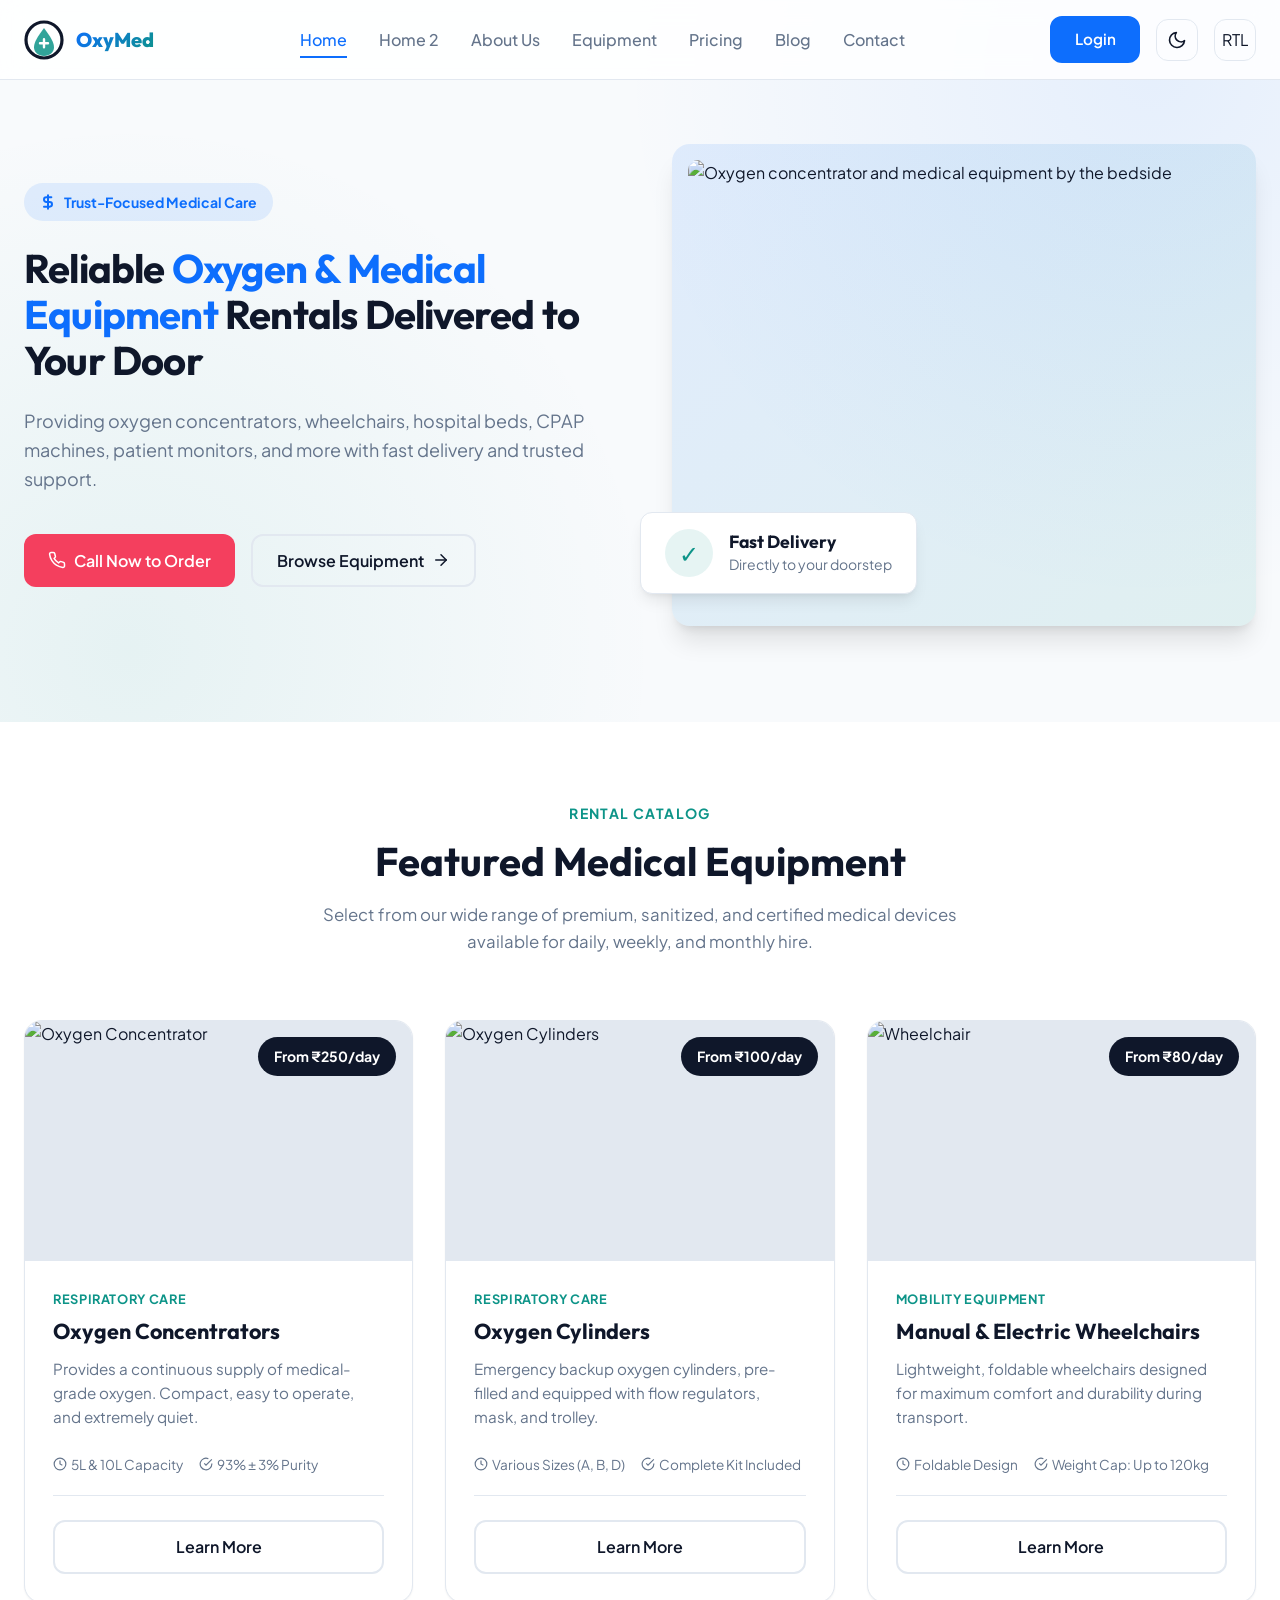
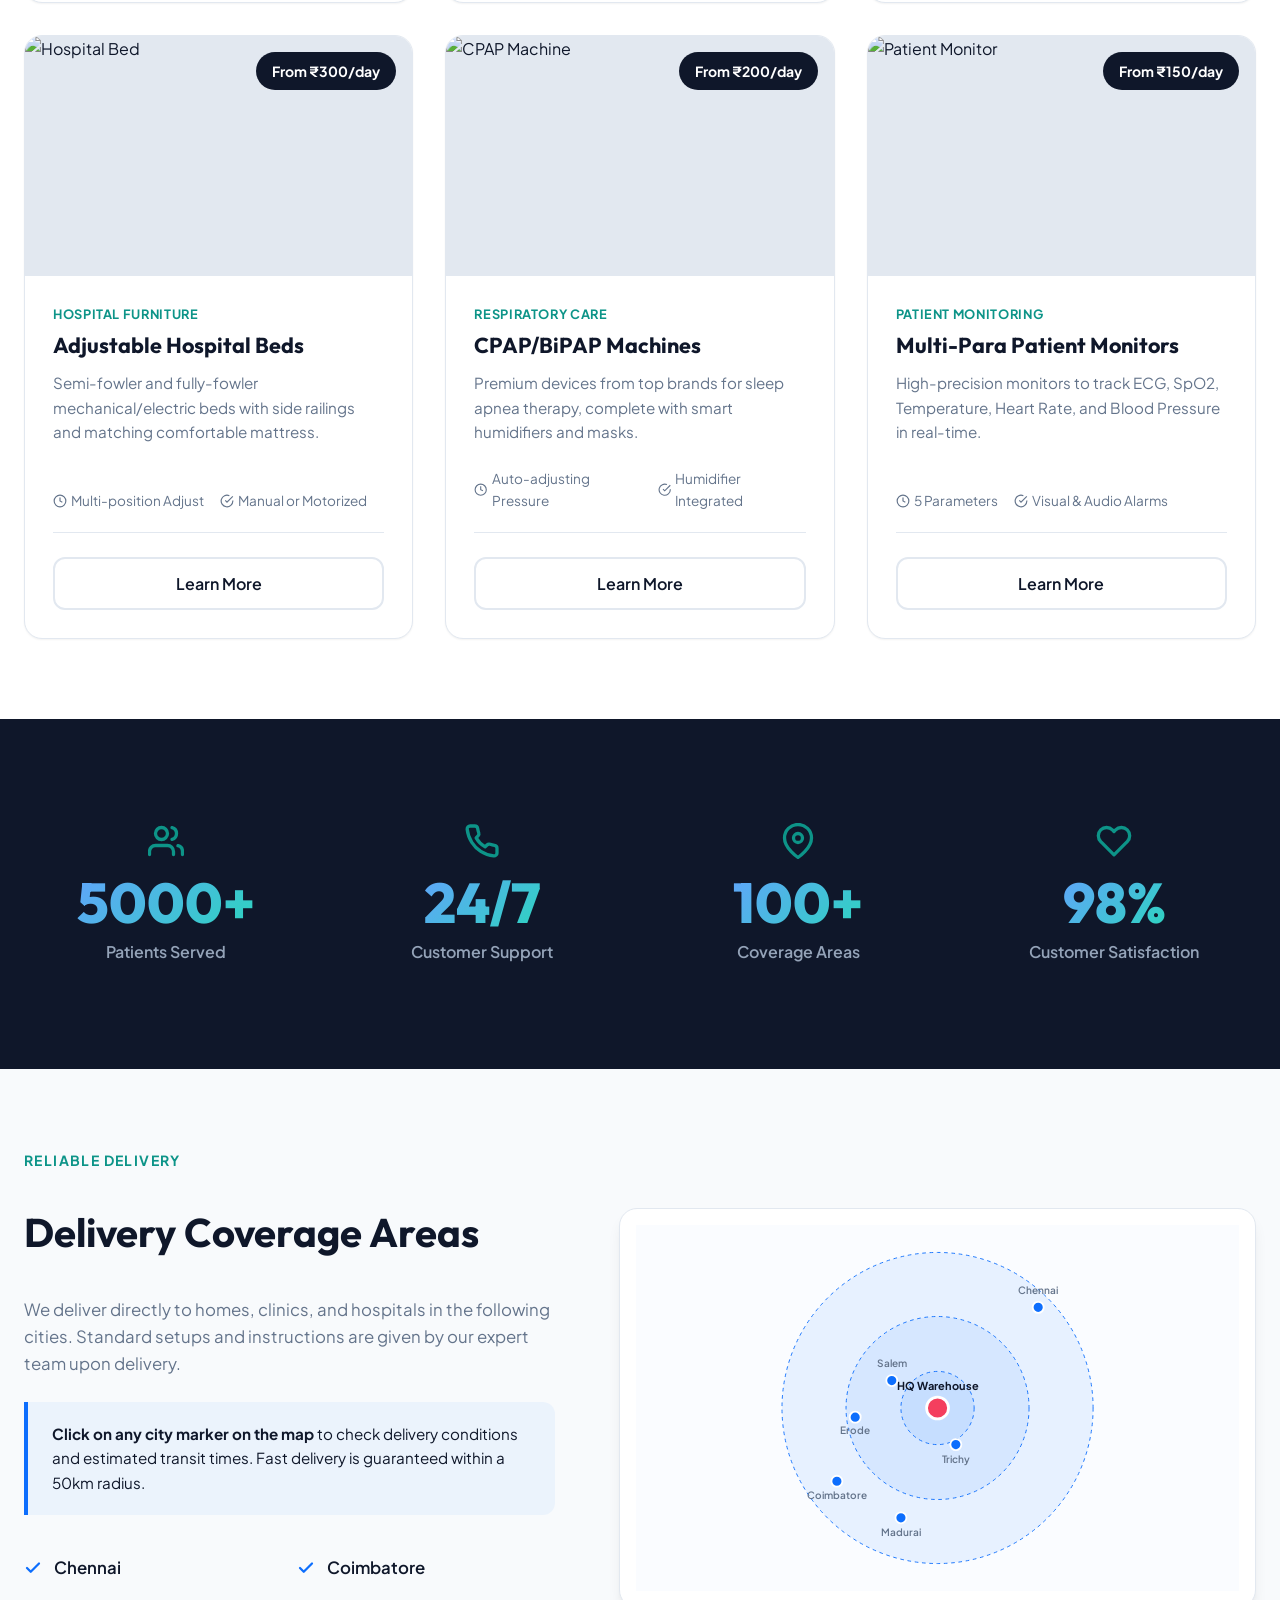
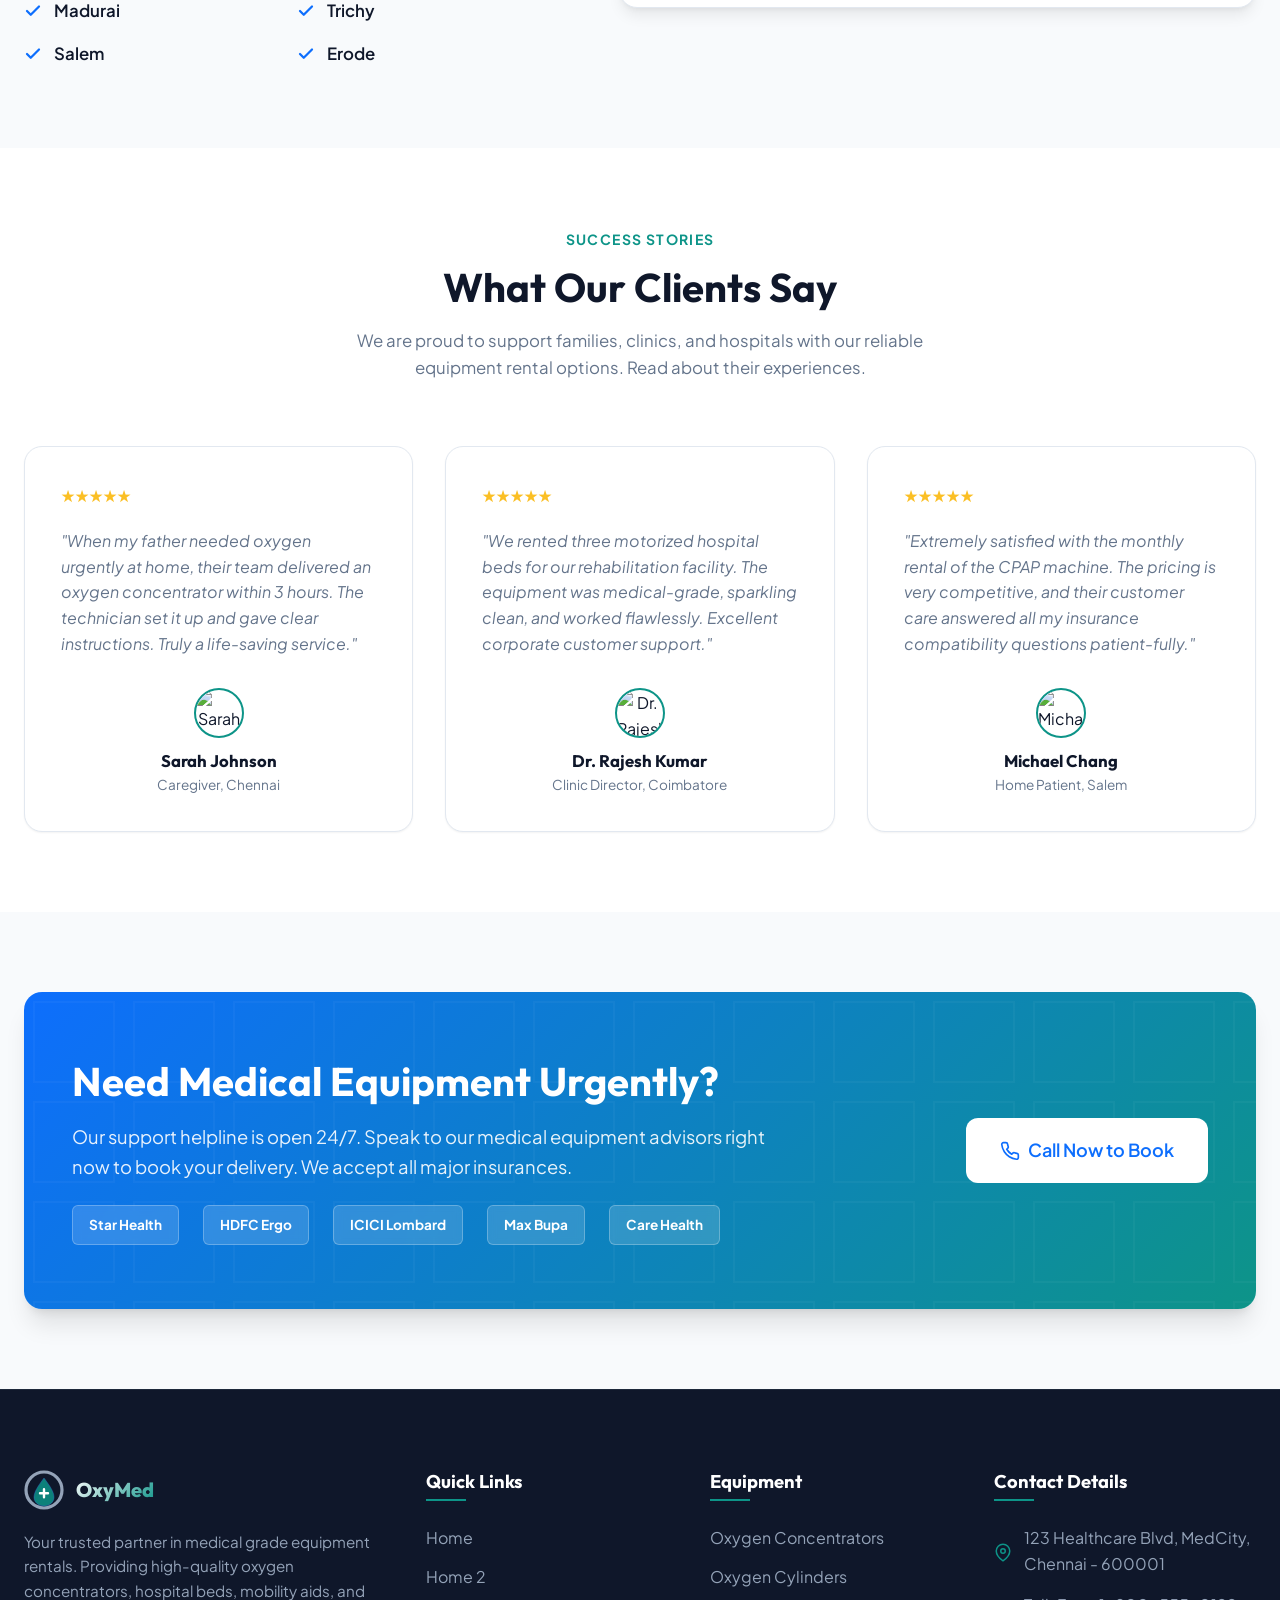
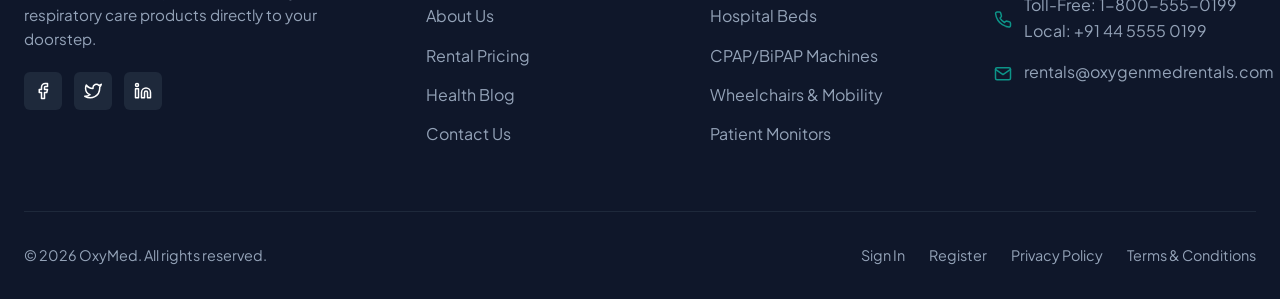
==== commit 972309c8: "Refine styling, layout adjustments, responsive centering, and RTL support" ====
--- a/index.html
+++ b/index.html
@@ -1,4 +1,4 @@
-﻿<!DOCTYPE html>
+<!DOCTYPE html>
 <html lang="en" dir="ltr">
 <head>
   <meta charset="UTF-8">
@@ -274,22 +274,42 @@
   <section class="stats-section section-padding">
     <div class="container stats-grid">
       <div class="stat-item">
-        <div class="stat-icon">👥</div>
+        <div class="stat-icon">
+          <svg xmlns="http://www.w3.org/2000/svg" width="36" height="36" viewBox="0 0 24 24" fill="none" stroke="currentColor" stroke-width="2.2" stroke-linecap="round" stroke-linejoin="round">
+            <path d="M17 21v-2a4 4 0 0 0-4-4H5a4 4 0 0 0-4 4v2"></path>
+            <circle cx="9" cy="7" r="4"></circle>
+            <path d="M23 21v-2a4 4 0 0 0-3-3.87"></path>
+            <path d="M16 3.13a4 4 0 0 1 0 7.75"></path>
+          </svg>
+        </div>
         <div class="stat-number">5000+</div>
         <div class="stat-label">Patients Served</div>
       </div>
       <div class="stat-item">
-        <div class="stat-icon">📞</div>
+        <div class="stat-icon">
+          <svg xmlns="http://www.w3.org/2000/svg" width="36" height="36" viewBox="0 0 24 24" fill="none" stroke="currentColor" stroke-width="2.2" stroke-linecap="round" stroke-linejoin="round">
+            <path d="M22 16.92v3a2 2 0 0 1-2.18 2 19.79 19.79 0 0 1-8.63-3.07 19.5 19.5 0 0 1-6-6 19.79 19.79 0 0 1-3.07-8.67A2 2 0 0 1 4.11 2h3a2 2 0 0 1 2 1.72 12.84 12.84 0 0 0 .7 2.81 2 2 0 0 1-.45 2.11L8.09 9.91a16 16 0 0 0 6 6l1.27-1.27a2 2 0 0 1 2.11-.45 12.84 12.84 0 0 0 2.81.7A2 2 0 0 1 22 16.92z"></path>
+          </svg>
+        </div>
         <div class="stat-number">24/7</div>
         <div class="stat-label">Customer Support</div>
       </div>
       <div class="stat-item">
-        <div class="stat-icon">📍</div>
+        <div class="stat-icon">
+          <svg xmlns="http://www.w3.org/2000/svg" width="36" height="36" viewBox="0 0 24 24" fill="none" stroke="currentColor" stroke-width="2.2" stroke-linecap="round" stroke-linejoin="round">
+            <path d="M21 10c0 7-9 13-9 13s-9-6-9-13a9 9 0 0 1 18 0z"></path>
+            <circle cx="12" cy="10" r="3"></circle>
+          </svg>
+        </div>
         <div class="stat-number">100+</div>
         <div class="stat-label">Coverage Areas</div>
       </div>
       <div class="stat-item">
-        <div class="stat-icon">💖</div>
+        <div class="stat-icon">
+          <svg xmlns="http://www.w3.org/2000/svg" width="36" height="36" viewBox="0 0 24 24" fill="none" stroke="currentColor" stroke-width="2.2" stroke-linecap="round" stroke-linejoin="round">
+            <path d="M20.84 4.61a5.5 5.5 0 0 0-7.78 0L12 5.67l-1.06-1.06a5.5 5.5 0 0 0-7.78 7.78l1.06 1.06L12 21.23l7.78-7.78 1.06-1.06a5.5 5.5 0 0 0 0-7.78z"></path>
+          </svg>
+        </div>
         <div class="stat-number">98%</div>
         <div class="stat-label">Customer Satisfaction</div>
       </div>
--- a/assets/css/style.css
+++ b/assets/css/style.css
@@ -837,6 +837,11 @@
     grid-template-columns: 1fr;
     gap: 3rem;
   }
+  .coverage-content .section-subtitle,
+  .coverage-content .section-title,
+  .coverage-content .section-desc {
+    text-align: center;
+  }
 }
 
 /* ==========================================================================
@@ -890,8 +895,10 @@
 
 .testimonial-user {
   display: flex;
-  align-items: center;
-  gap: 1rem;
+  flex-direction: column;
+  align-items: center;
+  text-align: center;
+  gap: 0.75rem;
   margin-top: auto;
 }
 
@@ -1482,6 +1489,10 @@
   flex-grow: 1;
 }
 
+.blog-info > div:last-child {
+  text-align: center;
+}
+
 /* ==========================================================================
    Contact Page & Form Components
    ========================================================================== */
@@ -1535,6 +1546,11 @@
   flex-shrink: 0;
 }
 
+.contact-text {
+  min-width: 0;
+  overflow-wrap: break-word;
+}
+
 .contact-text h4 {
   font-size: 1.1rem;
   margin-bottom: 0.25rem;
@@ -1558,6 +1574,19 @@
 @media (max-width: 640px) {
   .form-card {
     padding: 2rem 1.5rem;
+  }
+  .contact-details-box {
+    padding: 1.75rem 1.25rem;
+  }
+  .contact-item {
+    flex-direction: column;
+    gap: 0.75rem;
+    align-items: flex-start;
+    margin-bottom: 1.5rem;
+  }
+  .contact-text p {
+    word-break: break-word;
+    overflow-wrap: break-word;
   }
 }
 
@@ -1691,8 +1720,9 @@
 }
 
 .auth-header .logo-link {
-  flex-direction: column;
-  gap: 0.5rem;
+  flex-direction: row;
+  justify-content: center;
+  gap: 0.75rem;
 }
 
 .auth-title {
@@ -1866,6 +1896,11 @@
   z-index: 2;
   color: #fff;
   max-width: 800px;
+  margin: 0 auto;
+  text-align: center;
+  display: flex;
+  flex-direction: column;
+  align-items: center;
 }
 
 .h2-hero-title {
@@ -1884,12 +1919,40 @@
 
 .h2-hero-actions {
   display: flex;
+  justify-content: center;
   gap: 1rem;
   margin-bottom: 3.5rem;
 }
 
+.h2-hero-actions .btn-call {
+  background-color: var(--secondary);
+  border: 2px solid var(--secondary);
+  color: #fff;
+}
+
+.h2-hero-actions .btn-call:hover {
+  background-color: var(--secondary-hover);
+  border-color: var(--secondary-hover);
+  transform: translateY(-2px);
+  box-shadow: 0 4px 12px rgba(var(--secondary-rgb), 0.25);
+}
+
+.h2-hero-actions .btn-outline {
+  border-color: #ffffff;
+  color: #ffffff;
+}
+
+.h2-hero-actions .btn-outline:hover {
+  background-color: #ffffff;
+  color: var(--primary);
+  border-color: #ffffff;
+  transform: translateY(-2px);
+  box-shadow: 0 4px 12px rgba(255, 255, 255, 0.2);
+}
+
 .h2-hero-badges {
   display: flex;
+  justify-content: center;
   gap: 1rem;
   flex-wrap: wrap;
 }
@@ -2008,7 +2071,7 @@
   align-items: center;
   justify-content: center;
   font-size: 1.75rem;
-  margin-bottom: 1.5rem;
+  margin: 0 auto 1.5rem auto;
 }
 
 .why-card h4 {
@@ -2140,19 +2203,52 @@
 }
 
 @media (max-width: 1024px) {
+  .h2-hero {
+    padding-top: calc(var(--header-height) + 4rem);
+    padding-bottom: 5rem;
+    min-height: auto;
+  }
   .h2-hero-title { font-size: 3rem; }
   .why-grid { grid-template-columns: repeat(2, 1fr); }
   .insurance-partners-grid { grid-template-columns: repeat(3, 1fr); }
   .h2-emergency-content { flex-direction: column; text-align: center; }
   .hiw-connector { display: none; }
   .hiw-grid { flex-direction: column; }
+  
+  /* About Page - Our Story & Our Standards Centering */
+  .our-story-section .about-grid > div:first-child,
+  .our-standards-section .content-column {
+    text-align: center;
+  }
+  .our-standards-section .content-column {
+    align-items: center;
+  }
+
+  /* Services Page - OxyMed Express Section Centering */
+  .oxymed-express-section .content-column {
+    text-align: center;
+    align-items: center;
+  }
+  .oxymed-express-section .content-column ul {
+    align-items: flex-start;
+    text-align: left;
+  }
 }
 
 @media (max-width: 640px) {
+  .h2-hero {
+    padding-bottom: 6.5rem;
+  }
   .h2-hero-title { font-size: 2.25rem; }
   .h2-hero-actions { flex-direction: column; width: 100%; }
   .why-grid { grid-template-columns: 1fr; }
-  .insurance-partners-grid { grid-template-columns: 1fr 1fr; }
+  .insurance-partners-grid {
+    grid-template-columns: 1fr;
+    gap: 1rem;
+  }
+  .ins-card {
+    padding: 1.25rem;
+  }
 }
 /* ==========================================================================
    EQUIPMENT (SERVICES) PAGE SPECIFIC STYLES
@@ -2401,6 +2497,7 @@
   width: 100%;
   height: 100%;
   object-fit: cover;
+  display: block;
 }
 
 /* Responsive adjustments */
@@ -2415,6 +2512,7 @@
     padding: 3rem 2rem;
   }
   .corporate-image {
+    width: 100%;
     min-height: 300px;
   }
 }
@@ -2597,8 +2695,61 @@
 @media (max-width: 1024px) {
   .mobile-nav-login {
     display: block !important;
+    margin-top: 1.5rem;
+    padding: 0 0.5rem;
+  }
+  .mobile-nav-login a.nav-link {
+    display: flex !important;
+    justify-content: center;
+    align-items: center;
+    background-color: var(--primary);
+    color: #ffffff !important;
+    border-radius: var(--radius-md);
+    padding: 0.75rem 1.5rem;
+    font-size: 1.1rem;
+    font-weight: 600;
+    border-bottom: none !important;
+    text-align: center;
+    transition: var(--transition);
+    box-shadow: 0 4px 12px rgba(var(--primary-rgb), 0.2);
+  }
+  .mobile-nav-login a.nav-link:hover {
+    background-color: var(--primary-hover);
+    color: #ffffff !important;
+    transform: translateY(-2px);
+    box-shadow: 0 6px 16px rgba(var(--primary-rgb), 0.3);
+  }
+  .mobile-nav-login a.nav-link::after {
+    display: none !important;
   }
   .nav-actions .btn-login {
     display: none !important;
   }
 }
+
+/* Ensure all H1 and H2 headings have the same font size across all pages */
+h1, h2,
+.hero-title,
+.h2-hero-title,
+.about-hero h1,
+.section-title,
+.cta-title,
+.corporate-title,
+.error-title,
+.auth-title {
+  font-size: 2.5rem !important;
+}
+
+@media (max-width: 640px) {
+  h1, h2,
+  .hero-title,
+  .h2-hero-title,
+  .about-hero h1,
+  .section-title,
+  .cta-title,
+  .corporate-title,
+  .error-title,
+  .auth-title {
+    font-size: 2.0rem !important;
+  }
+}
--- a/assets/css/rtl.css
+++ b/assets/css/rtl.css
@@ -72,4 +72,10 @@
   transform: scaleX(-1);
 }
 
+/* Featured pricing card badge RTL alignment */
+[dir="rtl"] .pricing-card.featured::before {
+  right: auto;
+  left: 1.25rem;
+}
+
 /* Form layout adjustment if columns need direct swap (CSS Grid handles this automatically with direction: rtl) */
